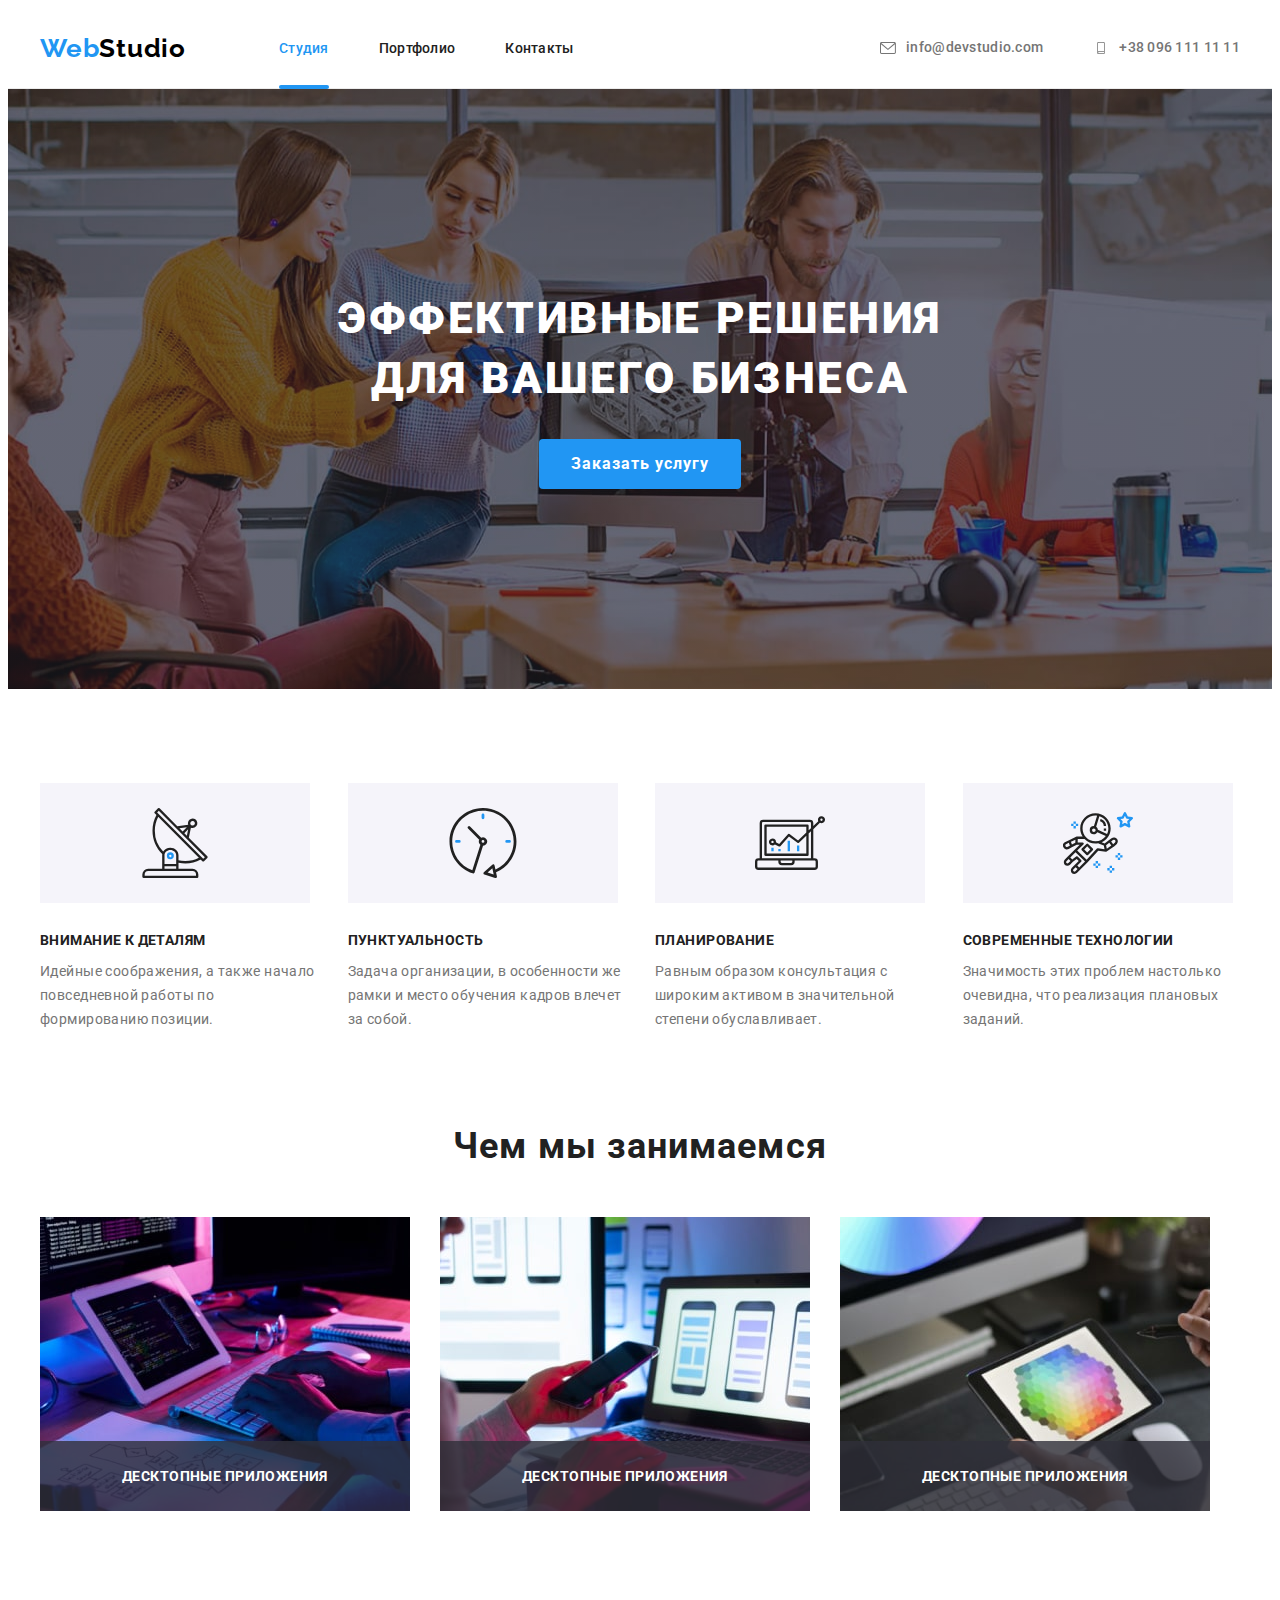
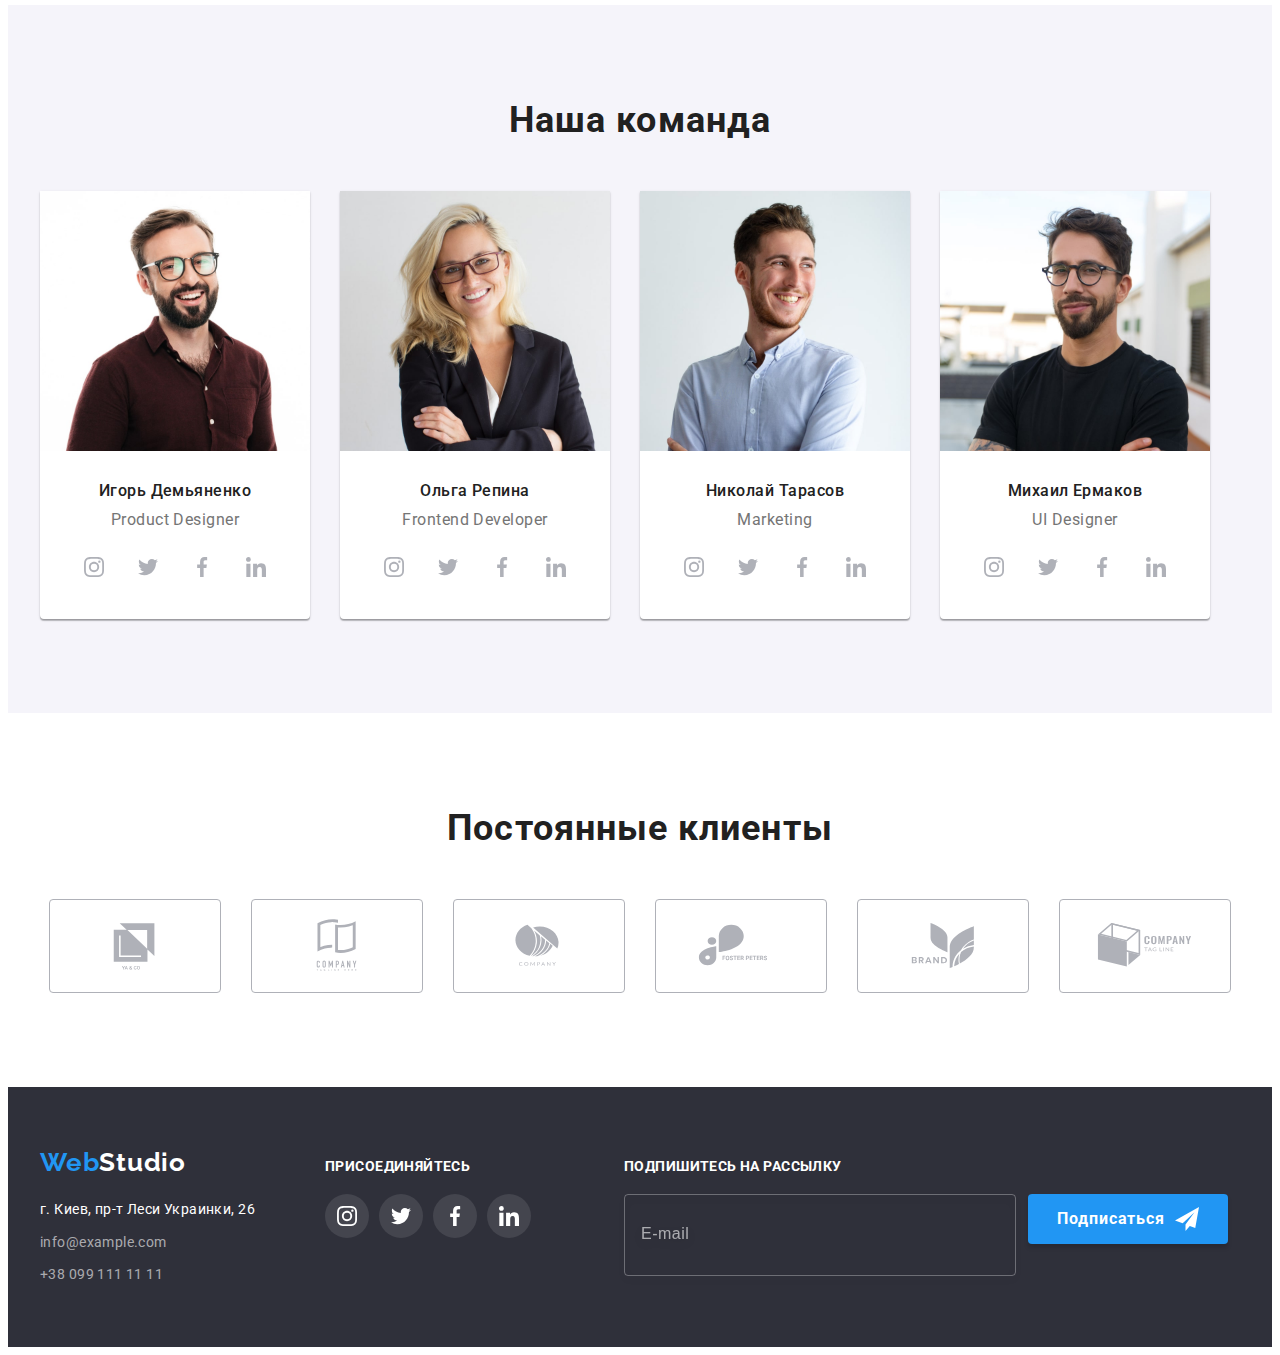
==== index.html @ 7f7b312b "hw7" ====
<!DOCTYPE html>
<html lang="ru">
  <head>
    <meta charset="UTF-8" />
    <meta http-equiv="X-UA-Compatible" content="IE=edge" />
    <meta name="viewport" content="width=device-width, initial-scale=1.0" />
    <title>Document</title>
    <link rel="preconnect" href="https://fonts.googleapis.com" />
    <link rel="preconnect" href="https://fonts.gstatic.com" crossorigin />
    <link
      href="https://fonts.googleapis.com/css2?family=Raleway:wght@700&family=Roboto:wght@400;500;700;900&display=swap"
      rel="stylesheet"
    />
    <link
      rel="stylesheet"
      href="https://cdnjs.cloudflare.com/ajax/libs/modern-normalize/1.1.0/modern-normalize.min.css"
      integrity="sha512-wpPYUAdjBVSE4KJnH1VR1HeZfpl1ub8YT/NKx4PuQ5NmX2tKuGu6U/JRp5y+Y8XG2tV+wKQpNHVUX03MfMFn9Q=="
      crossorigin="anonymous"
      referrerpolicy="no-referrer"
    />
    <link rel="stylesheet" href="./css/styles.css" />
  </head>

  <body>
    <header class="header">
      <div class="container header-container">
        <nav class="header-nav">
          <a href="./index.html" class="header-logo link"
            ><span class="header-logo-span">Web</span>Studio
          </a>
          <ul class="header-nav-list list">
            <li class="header-nav-item">
              <a href="./index.html" class="header-nav-link link current-link">Студия</a>
            </li>
            <li class="header-nav-item">
              <a href="./portfolio.html" class="header-nav-link link">Портфолио</a>
            </li>
            <li class="header-nav-item">
              <a href="" class="header-nav-link link">Контакты</a>
            </li>
          </ul>
        </nav>
        <ul class="header-contacts-list list">
          <li class="header-contacts-item">
            <a href="mailto:info@devstudio.com" class="header-contacts-link link">
              <svg class="header-contacts-icon" width="16px" height="12px">
                <use href="./images/icons.svg#icon-envelope"></use>
              </svg>
              info@devstudio.com
            </a>
          </li>
          <li class="header-contacts-item">
            <a href="tel:+380961111111" class="header-contacts-link link">
              <svg class="header-contacts-icon" width="16px" height="12px">
                <use href="./images/icons.svg#icon-smartphone"></use>
              </svg>
              +38 096 111 11 11
            </a>
          </li>
        </ul>
      </div>
    </header>

    <main>
      <section class="section hero">
        <div class="container">
          <h1 class="hero-title">Эффективные решения для вашего бизнеса</h1>
          <button type="button" class="hero-btn btn" data-modal-open>Заказать услугу</button>
        </div>
      </section>

      <section class="section features">
        <div class="container">
          <h2 class="visually-hidden">Особенности</h2>
          <ul class="features-list list">
            <li class="features-item">
              <div class="features-item-logo">
                <svg class="clients-logo-icon" width="70px" height="70px">
                  <use href="./images/icons.svg#icon-antenna"></use>
                </svg>
              </div>
              <h3 class="features-item-title">Внимание к деталям</h3>
              <p class="features-item-text">
                Идейные соображения, а также начало повседневной работы по формированию позиции.
              </p>
            </li>
            <li class="features-item">
              <div class="features-item-logo">
                <svg class="clients-logo-icon" width="70px" height="70px">
                  <use href="./images/icons.svg#icon-clock"></use>
                </svg>
              </div>
              <h3 class="features-item-title">Пунктуальность</h3>
              <p class="features-item-text">
                Задача организации, в особенности же рамки и место обучения кадров влечет за собой.
              </p>
            </li>
            <li class="features-item">
              <div class="features-item-logo">
                <svg class="clients-logo-icon" width="70px" height="70px">
                  <use href="./images/icons.svg#icon-diagram"></use>
                </svg>
              </div>
              <h3 class="features-item-title">Планирование</h3>
              <p class="features-item-text">
                Равным образом консультация с широким активом в значительной степени обуславливает.
              </p>
            </li>
            <li class="features-item">
              <div class="features-item-logo">
                <svg class="clients-logo-icon" width="70px" height="70px">
                  <use href="./images/icons.svg#icon-astronaut"></use>
                </svg>
              </div>
              <h3 class="features-item-title">Современные технологии</h3>
              <p class="features-item-text">
                Значимость этих проблем настолько очевидна, что реализация плановых заданий.
              </p>
            </li>
          </ul>
        </div>
      </section>

      <section class="section about">
        <div class="container">
          <h2 class="about-title">Чем мы занимаемся</h2>
          <ul class="about-list list">
            <li class="about-item">
              <img
                src="./images/img-1-min.jpg"
                alt="Наш род деятельности"
                width="370"
                height="294"
              />
              <p class="about-text">Десктопные приложения</p>
            </li>
            <li class="about-item">
              <img
                src="./images/img-2-min.jpg"
                alt="Наш род деятельности"
                width="370"
                height="294"
              />
              <p class="about-text">Десктопные приложения</p>
            </li>
            <li class="about-item">
              <img
                src="./images/img-3-min.jpg"
                alt="Наш род деятельности"
                width="370"
                height="294"
              />
              <p class="about-text">Десктопные приложения</p>
            </li>
          </ul>
        </div>
      </section>

      <section class="section team">
        <div class="container">
          <h2 class="team-title">Наша команда</h2>
          <ul class="team-list list">
            <li class="team-item">
              <img
                class="team-img"
                src="./images/team-img-1-min.jpg"
                alt="Игорь Демьяненко"
                width="270"
                height="260"
              />
              <h3 class="team-item-title">Игорь Демьяненко</h3>
              <p class="team-item-text">Product Designer</p>
              <ul class="team-soc-list list">
                <li class="team-soc-item">
                  <a href="" class="team-soc-link link">
                    <svg class="team-soc-icon" width="20px" height="20px">
                      <use href="./images/icons.svg#icon-instagram"></use>
                    </svg>
                  </a>
                </li>
                <li class="team-soc-item">
                  <a href="" class="team-soc-link link">
                    <svg class="team-soc-icon" width="20px" height="20px">
                      <use href="./images/icons.svg#icon-twitter"></use>
                    </svg>
                  </a>
                </li>
                <li class="team-soc-item">
                  <a href="" class="team-soc-link link">
                    <svg class="team-soc-icon" width="20px" height="20px">
                      <use href="./images/icons.svg#icon-facebook"></use>
                    </svg>
                  </a>
                </li>
                <li class="team-soc-item">
                  <a href="" class="team-soc-link link">
                    <svg class="team-soc-icon" width="20px" height="20px">
                      <use href="./images/icons.svg#icon-linkedin"></use>
                    </svg>
                  </a>
                </li>
              </ul>
            </li>
            <li class="team-item">
              <img
                class="team-img"
                src="./images/team-img-2-min.jpg"
                alt="Ольга Репина"
                width="270"
                height="260"
              />
              <h3 class="team-item-title">Ольга Репина</h3>
              <p class="team-item-text">Frontend Developer</p>
              <ul class="team-soc-list list">
                <li class="team-soc-item">
                  <a href="" class="team-soc-link link">
                    <svg class="team-soc-icon" width="20px" height="20px">
                      <use href="./images/icons.svg#icon-instagram"></use>
                    </svg>
                  </a>
                </li>
                <li class="team-soc-item">
                  <a href="" class="team-soc-link link">
                    <svg class="team-soc-icon" width="20px" height="20px">
                      <use href="./images/icons.svg#icon-twitter"></use>
                    </svg>
                  </a>
                </li>
                <li class="team-soc-item">
                  <a href="" class="team-soc-link link">
                    <svg class="team-soc-icon" width="20px" height="20px">
                      <use href="./images/icons.svg#icon-facebook"></use>
                    </svg>
                  </a>
                </li>
                <li class="team-soc-item">
                  <a href="" class="team-soc-link link">
                    <svg class="team-soc-icon" width="20px" height="20px">
                      <use href="./images/icons.svg#icon-linkedin"></use>
                    </svg>
                  </a>
                </li>
              </ul>
            </li>
            <li class="team-item">
              <img
                class="team-img"
                src="./images/team-img-3-min.jpg"
                alt="Николай Тарасов"
                width="270"
                height="260"
              />
              <h3 class="team-item-title">Николай Тарасов</h3>
              <p class="team-item-text">Marketing</p>
              <ul class="team-soc-list list">
                <li class="team-soc-item">
                  <a href="" class="team-soc-link link">
                    <svg class="team-soc-icon" width="20px" height="20px">
                      <use href="./images/icons.svg#icon-instagram"></use>
                    </svg>
                  </a>
                </li>
                <li class="team-soc-item">
                  <a href="" class="team-soc-link link">
                    <svg class="team-soc-icon" width="20px" height="20px">
                      <use href="./images/icons.svg#icon-twitter"></use>
                    </svg>
                  </a>
                </li>
                <li class="team-soc-item">
                  <a href="" class="team-soc-link link">
                    <svg class="team-soc-icon" width="20px" height="20px">
                      <use href="./images/icons.svg#icon-facebook"></use>
                    </svg>
                  </a>
                </li>
                <li class="team-soc-item">
                  <a href="" class="team-soc-link link">
                    <svg class="team-soc-icon" width="20px" height="20px">
                      <use href="./images/icons.svg#icon-linkedin"></use>
                    </svg>
                  </a>
                </li>
              </ul>
            </li>
            <li class="team-item">
              <img
                class="team-img"
                src="./images/team-img-4-min.jpg"
                alt="Михаил Ермаков"
                width="270"
                height="260"
              />
              <h3 class="team-item-title">Михаил Ермаков</h3>
              <p class="team-item-text">UI Designer</p>
              <ul class="team-soc-list list">
                <li class="team-soc-item">
                  <a href="" class="team-soc-link link">
                    <svg class="team-soc-icon" width="20px" height="20px">
                      <use href="./images/icons.svg#icon-instagram"></use>
                    </svg>
                  </a>
                </li>
                <li class="team-soc-item">
                  <a href="" class="team-soc-link link">
                    <svg class="team-soc-icon" width="20px" height="20px">
                      <use href="./images/icons.svg#icon-twitter"></use>
                    </svg>
                  </a>
                </li>
                <li class="team-soc-item">
                  <a href="" class="team-soc-link link">
                    <svg class="team-soc-icon" width="20px" height="20px">
                      <use href="./images/icons.svg#icon-facebook"></use>
                    </svg>
                  </a>
                </li>
                <li class="team-soc-item">
                  <a href="" class="team-soc-link link">
                    <svg class="team-soc-icon" width="20px" height="20px">
                      <use href="./images/icons.svg#icon-linkedin"></use>
                    </svg>
                  </a>
                </li>
              </ul>
            </li>
          </ul>
        </div>
      </section>

      <section class="section clients">
        <div class="container">
          <h2 class="clients-title">Постоянные клиенты</h2>
          <ul class="clients-logo-list list">
            <li class="clients-logo-item">
              <a href="#" class="clients-logo-link link">
                <svg class="clients-logo-icon" width="106px" height="60px">
                  <use href="./images/icons.svg#icon-logo-1"></use>
                </svg>
              </a>
            </li>
            <li class="clients-logo-item">
              <a href="#" class="clients-logo-link link">
                <svg class="clients-logo-icon" width="106px" height="60px">
                  <use href="./images/icons.svg#icon-logo-2"></use>
                </svg>
              </a>
            </li>
            <li class="clients-logo-item">
              <a href="#" class="clients-logo-link link">
                <svg class="clients-logo-icon" width="106px" height="60px">
                  <use href="./images/icons.svg#icon-logo-3"></use>
                </svg>
              </a>
            </li>
            <li class="clients-logo-item">
              <a href="#" class="clients-logo-link link">
                <svg class="clients-logo-icon" width="106px" height="60px">
                  <use href="./images/icons.svg#icon-logo-4"></use>
                </svg>
              </a>
            </li>
            <li class="clients-logo-item">
              <a href="#" class="clients-logo-link link">
                <svg class="clients-logo-icon" width="106px" height="60px">
                  <use href="./images/icons.svg#icon-logo-5"></use>
                </svg>
              </a>
            </li>
            <li class="clients-logo-item">
              <a href="#" class="clients-logo-link link">
                <svg class="clients-logo-icon" width="106px" height="60px">
                  <use href="./images/icons.svg#icon-logo-6"></use>
                </svg>
              </a>
            </li>
          </ul>
        </div>
      </section>
    </main>

    <footer class="footer">
      <div class="container footer-container">
        <div class="footer-address-container">
          <a href="./index.html" class="footer-logo link"
            ><span class="footer-logo-span">Web</span>Studio</a
          >
          <address class="footer-address">
            <ul class="footer-address-list list">
              <li class="footer-address-item">
                <a
                  class="footer-address-item-map link"
                  href="https://goo.gl/maps/R8WiXzASYnoAevXz5"
                  target="_blank"
                  rel="noopener noreferrer"
                  >г. Киев, пр-т Леси Украинки, 26</a
                >
              </li>
              <li class="footer-address-item">
                <a class="footer-address-item-link link" href="mailto:info@example.com"
                  >info@example.com</a
                >
              </li>
              <li class="footer-address-item">
                <a class="footer-address-item-link link" href="tel:+380991111111"
                  >+38 099 111 11 11</a
                >
              </li>
            </ul>
          </address>
        </div>

        <div class="footer-soc-container">
          <p class="footer-soc-text">присоединяйтесь</p>
          <ul class="footer-soc-list list">
            <li class="footer-soc-item">
              <a href="#" class="footer-soc-link link">
                <svg class="footer-soc-icon" width="20px" height="20px">
                  <use href="./images/icons.svg#icon-instagram"></use>
                </svg>
              </a>
            </li>
            <li class="footer-soc-item">
              <a href="#" class="footer-soc-link link">
                <svg class="footer-soc-icon" width="20px" height="20px">
                  <use href="./images/icons.svg#icon-twitter"></use>
                </svg>
              </a>
            </li>
            <li class="footer-soc-item">
              <a href="" class="footer-soc-link link">
                <svg class="footer-soc-icon" width="20px" height="20px">
                  <use href="./images/icons.svg#icon-facebook"></use>
                </svg>
              </a>
            </li>
            <li class="footer-soc-item">
              <a href="" class="footer-soc-link link">
                <svg class="footer-soc-icon" width="20px" height="20px">
                  <use href="./images/icons.svg#icon-linkedin"></use>
                </svg>
              </a>
            </li>
          </ul>
        </div>

        <div class="footer-subscription">
          <p class="footer-subscription-title">Подпишитесь на рассылку</p>
          <form class="footer-subscription-form">
            <!-- <label for="user-telegram" class="footer-subscription-label"></label> -->
            <input
              id="user-telegram"
              type="email"
              class="footer-subscription-input"
              name="user-telegram"
              placeholder="E-mail"
              required
            />
            <button type="submit" class="footer-subscription-btn btn">
              Подписаться
              <svg class="footer-subscription-btn-icon" width="24px" height="24px">
                <use href="./images/icons.svg#icon-send-telegram"></use>
              </svg>
            </button>
          </form>
        </div>
      </div>
    </footer>

    <div class="backdrop is-hidden" data-modal>
      <!-- is-hidden -->
      <div class="modal-window">
        <button type="button" class="backdrop-btn btn" data-modal-close>
          <svg class="backdrop-icon-close" width="18px" height="18px">
            <use href="./images/icons.svg#icon-close-modal"></use>
          </svg>
        </button>
        <p class="modal-title">Оставьте свои данные, мы вам перезвоним</p>

        <form class="modal-window-form">
          <div class="modal-input-field">
            <label for="user-name" class="modal-input-title">Имя</label>
            <div class="modal-input-wrap">
              <input type="text" id="user-name" class="modal-input" name="user-name" required />
              <svg class="modal-input-icon" width="18px" height="18px">
                <use href="./images/icons.svg#icon-person-modal"></use>
              </svg>
            </div>
          </div>

          <div class="modal-input-field">
            <label for="user-tel" class="modal-input-title">Телефон</label>
            <div class="modal-input-wrap">
              <input id="user-tel" type="tel" class="modal-input" name="user-tel" required />
              <svg class="modal-input-icon" width="18px" height="18px">
                <use href="./images/icons.svg#icon-phone-modal"></use>
              </svg>
            </div>
          </div>

          <div class="modal-input-field">
            <label for="user-email" class="modal-input-title">Почта</label>
            <div class="modal-input-wrap">
              <input id="user-email" type="email" class="modal-input" name="user-email" />
              <svg class="modal-input-icon" width="18px" height="18px">
                <use href="./images/icons.svg#icon-email-modal"></use>
              </svg>
            </div>
          </div>

          <div class="modal-input-field user-comment">
            <label for="user-comment" class="modal-input-title">Комментарий</label>
            <textarea
              name="user-comment"
              id="user-comment"
              class="modal-input-comment"
              placeholder="Введите текст"
            ></textarea>
          </div>

          <div class="modal-checkbox">
            <input
              name="user-checkbox"
              id="user-checkbox"
              class="modal-checkbox-input visually-hidden"
              type="checkbox"
              value="true"
            />
            <label for="user-checkbox" class="modal-checkbox-text">
              <span>
                <svg class="modal-check" width="16px" height="15px">
                  <use href="./images/icons.svg#icon-check"></use>
                </svg>
              </span>
              <span
                >Соглашаюсь с рассылкой и принимаю
                <a class="modal-checkbox-link" href="#"> Условия договора</a>
              </span>
            </label>
          </div>

          <button type="submit" class="modal-btn btn">Отправить</button>
        </form>
      </div>
    </div>
    <script src="./js/modal.js"></script>
  </body>
</html>
---- css/styles.css ----
:root {
  --main-title-color: #212121;
  --main-text-color: #757575;
  --main-hover-color: #2196f3;
  --main-svg-color: #afb1b8;
  --timing-function-cubic: cubic-bezier(0.4, 0, 0.2, 1);
  --duration: 250ms;
}

p,
h1,
h2,
h3,
h4,
h5,
h6 {
  margin: 0;
}

ul {
  margin: 0;
  padding-left: 0;
}

body {
  font-family: 'Roboto', sans-serif;
  font-style: normal;
}

img {
  display: block;
  max-width: 100%;
  height: auto;
}

address {
  font-style: normal;
}

.link {
  text-decoration: none;
  font-style: normal;
}

/* .link:active {
  color: var(--main-hover-color);
} */

.list {
  list-style: none;
}

.btn {
  cursor: pointer;
  font-family: inherit;
  border: transparent;
}

.visually-hidden {
  position: absolute;
  white-space: nowrap;
  width: 1px;
  height: 1px;
  overflow: hidden;
  border: 0;
  padding: 0;
  clip: rect(0 0 0 0);
  clip-path: inset(50%);
  margin: -1px;
}

.container {
  width: 1200px;
  padding-left: 15px;
  padding-right: 15px;
  margin-left: auto;
  margin-right: auto;
  /* outline: 2px solid red; */
}

.section {
  padding-top: 94px;
  padding-bottom: 94px;
}

/* --------------HEADER ------------*/

.header-nav-link:hover,
.header-nav-link:focus,
.header-contacts-link:hover,
.header-contacts-link:focus {
  color: var(--main-hover-color);
}

.header {
  background-color: #ffffff;
  /* padding-top: 24px;
  padding-bottom: 25px; */
  border-bottom: 1px solid #ececec;
}

.header-container {
  display: flex;
  align-items: center;
}

.header-nav {
  display: flex;
  align-items: center;
}

.header-nav-list {
  display: flex;
}

.header-nav-item {
  margin-right: 50px;
}

.header-nav-item:last-child {
  margin-right: 0;
}

.header-contacts-list {
  margin-left: auto;
  display: flex;
  justify-content: flex-end;
}

.header-contacts-item {
  margin-right: 50px;
}

.header-contacts-item:last-child {
  margin-right: 0;
}

.header-nav-link {
  font-weight: 500;
  font-size: 14px;
  line-height: 1.14; /* line-height(px)/font-size(px) */
  letter-spacing: 0.02em;
  color: #212121;
  transition-property: color;
  transition-duration: var(--duration);
  transition-timing-function: var(--timing-function-cubic);
  position: relative;
  padding-bottom: 32px;
  padding-top: 32px;
}

.header-contacts-link {
  display: flex;
  align-items: center;
  font-weight: 500;
  font-size: 14px;
  line-height: 1.14;
  letter-spacing: 0.02em;
  color: var(--main-text-color);
  transition: color var(--duration) var(--transition-cubic);
  padding-bottom: 32px;
  padding-top: 32px;
}

.header-contacts-icon {
  margin-right: 10px;
  fill: currentColor;
}

.header-logo {
  font-family: 'Raleway', sans-serif;
  font-weight: 700;
  font-size: 26px;
  line-height: 1.19;
  letter-spacing: 0.03em;
  color: #000;
  margin-right: 93px;
}

.header-logo-span {
  color: #2196f3;
}

.current-link {
  color: var(--main-hover-color);
  position: relative;
}

/* .header-nav-link::after {
  content: '';
  display: block;
  position: absolute;
  width: 0%;
  height: 4px;
  background-color: currentColor;
  border-radius: 2px;
  transition: width var(--duration) var(--transition-cubic);
  bottom: -1px;
}

.header-nav-link:hover::after {
  width: 100%;
} */

.current-link::after {
  content: '';
  display: block;
  position: absolute;
  width: 100%;
  height: 4px;
  background-color: currentColor;
  border-radius: 2px;
  bottom: -1px;
  /* bottom: -33px; */
}

/* --------------HERO ------------*/

.hero-btn:hover,
.hero-btn:focus {
  background-color: #188ce8;
}

.hero {
  background-color: #c4c4c4;
  background-image: linear-gradient(rgba(47, 48, 58, 0.4), rgba(47, 48, 58, 0.4)),
    url(../images/img-hero-bg.jpg);
  background-repeat: no-repeat;
  background-position: center;
  background-size: cover;
  max-width: 1600px;
  margin: auto auto;
  padding-top: 200px;
  padding-bottom: 200px;
}

.hero-title {
  font-weight: 900;
  font-size: 44px;
  line-height: 1.36;
  text-align: center;
  letter-spacing: 0.06em;
  text-transform: uppercase;
  color: #ffffff;
  max-width: 696px;
  margin-left: auto;
  margin-right: auto;
  margin-bottom: 30px;
}

.hero-btn {
  border-radius: 4px;
  font-weight: 700;
  font-size: 16px;
  line-height: calc(30 / 16);
  display: flex;
  align-items: center;
  text-align: center;
  letter-spacing: 0.06em;
  color: #ffffff;
  background-color: #2196f3;
  margin-left: auto;
  margin-right: auto;
  padding: 10px 32px;
  transition: background-color var(--duration) var(--timing-function-cubic);
}

/* -------------- FEATURES ------------*/

.features-list {
  margin-left: auto;
  margin-right: auto;
  display: flex;
}

.features-item {
  align-items: baseline;
  margin-right: 30px;
  flex-basis: calc((100% - 90px) / 4);
}

.features-item:last-child {
  margin-right: 0;
}

.features-item-title {
  font-weight: 700;
  font-size: 14px;
  line-height: 1.14;
  letter-spacing: 0.03em;
  text-transform: uppercase;
  color: var(--main-title-color);
  margin-bottom: 10px;
}

.features-item-text {
  font-size: 14px;
  line-height: calc(24 / 14);
  letter-spacing: 0.03em;
  color: var(--main-text-color);
}

.features-item-logo {
  display: flex;
  align-items: center;
  justify-content: center;
  width: 270px;
  height: 120px;
  background-color: #f5f4fa;
  margin-bottom: 30px;
}

/* -------------- ABOUT ------------*/

.about {
  padding-top: 0;
}

.about-list {
  display: flex;
  column-gap: 30px; /* задает отступы между li списком, кром последнего/первого. Аналог child */
}

.about-title {
  font-weight: 700;
  font-size: 36px;
  line-height: 1.17;
  text-align: center;
  letter-spacing: 0.03em;
  color: var(--main-title-color);
  margin-bottom: 50px;
}

.about-item {
  position: relative;
}

.about-text {
  font-weight: 700;
  font-size: 14px;
  line-height: 16px;
  text-align: center;
  letter-spacing: 0.03em;
  text-transform: uppercase;
  color: #ffffff;
  background-color: rgba(47, 48, 58, 0.8);
  position: absolute;
  bottom: 0;
  width: 100%;
  height: 70px;
  display: flex;
  justify-content: center;
  align-items: center;
}

/* -------------- TEAM ------------*/

.team {
  background-color: #f5f4fa;
}

.team-list {
  display: flex;
  column-gap: 30px;
}

.team-item {
  border-radius: 0px 0px 4px 4px;
  background-color: #ffffff;
  box-shadow: 0px 1px 3px rgba(0, 0, 0, 0.12), 0px 1px 1px rgba(0, 0, 0, 0.14),
    0px 2px 1px rgba(0, 0, 0, 0.2);
}

.team-title {
  font-weight: 700;
  font-size: 36px;
  line-height: 1.17;
  text-align: center;
  letter-spacing: 0.03em;
  color: var(--main-title-color);
  margin-bottom: 50px;
}

.team-item-title {
  font-weight: 500;
  font-size: 16px;
  line-height: 1.19;
  text-align: center;
  letter-spacing: 0.03em;
  color: var(--main-title-color);
  margin-bottom: 10px;
  padding-top: 30px;
}

.team-item-text {
  font-size: 16px;
  line-height: 1.19;
  text-align: center;
  letter-spacing: 0.03em;
  color: var(--main-text-color);
  /* padding-bottom: 30px; */
  margin-bottom: 16px;
}

.team-soc-list {
  display: flex;
  justify-content: center;
  gap: 10px;
  padding-bottom: 30px;
}

.team-soc-link {
  display: flex;
  align-items: center;
  justify-content: center;
  width: 44px;
  height: 44px;
  border-radius: 50%;
  background-color: #ffffff;
  transition: background-color var(--duration) var(--timing-function-cubic);
}

.team-soc-icon {
  fill: var(--main-svg-color);
  transition: fill var(--duration) var(--timing-function-cubic);
}

.team-soc-link:hover,
.team-soc-link:focus {
  background-color: var(--main-hover-color);
}

.team-soc-link:hover .team-soc-icon,
.team-soc-link:focus .team-soc-icon {
  fill: #ffffff;
}

/* -------------- CLIENTS ------------*/

.clients-title {
  font-weight: 700;
  font-size: 36px;
  line-height: calc(42 / 36);
  text-align: center;
  letter-spacing: 0.03em;
  color: var(--main-title-color);
  margin-bottom: 50px;
}

.clients-logo-list {
  display: flex;
  justify-content: center;
  gap: 30px;
}

.clients-logo-link {
  display: flex;
  align-items: center;
  justify-content: center;
  width: 170px;
  height: 92px;
  color: var(--main-svg-color);
  border: 1px solid #afb1b8;
  border-radius: 4px;
  transition: border-color var(--duration) var(--timing-function-cubic),
    color var(--duration) var(--timing-function-cubic);
}

.clients-logo-icon {
  /* fill: var(--main-svg-color); */
  fill: currentColor;
  /* transition: fill var(--duration) var(--timing-function-cubic); */
}

.clients-logo-link:hover,
.clients-logo-link:focus {
  border-color: var(--main-hover-color);
  color: var(--main-hover-color);
}

/* .clients-logo-link:hover .clients-logo-icon,
.clients-logo-link:focus .clients-logo-icon {
  fill: currentColor;
} */

/* -------------- PORTFOLIO ------------*/

.portfolio-btn {
  font-weight: 500;
  font-size: 16px;
  line-height: 1.63;
  text-align: center;
  letter-spacing: 0.03em;
  color: #212121;
  background: #f5f4fa;
  border-radius: 4px;
  transition: background-color var(--duration) var(--timing-function-cubic),
    color var(--duration) var(--timing-function-cubic),
    box-shadow var(--duration) var(--timing-function-cubic);
}

.portfolio-btn:hover,
.portfolio-btn:focus {
  background-color: #2196f3;
  color: #ffffff;
  box-shadow: 0px 3px 1px rgba(0, 0, 0, 0.1), 0px 1px 2px rgba(0, 0, 0, 0.08),
    0px 2px 2px rgba(0, 0, 0, 0.12);
}

.portfolio-btn-list {
  margin-bottom: 50px;
  display: flex;
  justify-content: center;
  column-gap: 8px;
}

.portfolio-btn {
  padding: 6px 22px;
}

.portfolio-list {
  display: flex;
  flex-wrap: wrap;
  column-gap: 30px;
  row-gap: 30px;
}

.portfolio-item-under-img {
  padding: 20px 24px;
  border-radius: 0px 0px 4px 4px;
  border: 1px solid #eeeeee;
  border-top: none;
}

.portfolio-title {
  font-weight: 700;
  font-size: 18px;
  line-height: 2;
  letter-spacing: 0.06em;
  color: var(--main-title-color);
  margin-bottom: 4px;
}

.portfolio-text {
  font-size: 16px;
  line-height: 1.88;
  letter-spacing: 0.03em;
  color: var(--main-text-color);
}

.portfolio-item {
  width: calc((100% - 60px) / 3);
  /* position: relative; */
}

.portfolio-item-link {
  display: block;
  width: 100%;
  height: 100%;
  transition: box-shadow var(--duration) var(--timing-function-cubic);
  /* position: relative; */
}

.portfolio-overlay {
  position: relative;
  overflow: hidden;
}

.portfolio-overlay-text {
  color: #ffffff;
  position: absolute;
  font-weight: 400;
  font-size: 18px;
  line-height: calc(28 / 18);
  letter-spacing: 0.03em;
  top: 0;
  left: 0;
  background-color: rgba(33, 150, 243, 0.9);
  width: 100%;
  height: 100%;
  transform: translateY(101%);
  transition: transform var(--duration) var(--timing-function-cubic);
  padding: 63px 24px;
  overflow: auto;
}

.portfolio-item-link:hover,
.portfolio-item-link:focus {
  box-shadow: 0px 1px 1px rgba(0, 0, 0, 0.12), 0px 4px 4px rgba(0, 0, 0, 0.06),
    1px 4px 6px rgba(0, 0, 0, 0.16);
}

.portfolio-item-link:hover .portfolio-overlay-text {
  transform: translateY(0);
}

/* -------------- FOOTER ------------*/

.footer {
  background: #2f303a;
  padding-top: 60px;
  padding-bottom: 60px;
}

.footer-address-item-map:hover,
.footer-address-item-map:focus,
.footer-address-item-link:hover,
.footer-address-item-link:focus {
  color: var(--main-hover-color);
}

.footer-logo {
  display: inline-block;
  font-family: 'Raleway', sans-serif;
  font-weight: 700;
  font-size: 26px;
  line-height: 1.19;
  letter-spacing: 0.03em;
  color: #ffffff;
  margin-bottom: 20px;
}

.footer-address {
  margin-top: auto;
}

.footer-logo-span {
  color: #2196f3;
}

.footer-address-item-map {
  font-size: 14px;
  line-height: 1.7;
  letter-spacing: 0.03em;
  color: #ffffff;
  transition: color var(--duration) var(--timing-function-cubic);
}

.footer-address-item-link {
  font-size: 14px;
  line-height: 1.7;
  letter-spacing: 0.03em;
  color: rgba(255, 255, 255, 0.6);
  transition: color var(--duration) var(--timing-function-cubic);
}

.footer-address-item {
  margin-bottom: 9px;
}

.footer-address-item:last-child {
  margin-bottom: 0;
}

.footer-container {
  display: flex;
  justify-content: start;
  align-items: baseline;
}

.footer-address-container {
  margin-right: 70px;
}

.footer-soc-text {
  font-weight: 700;
  font-size: 14px;
  line-height: calc(16 / 14);
  letter-spacing: 0.03em;
  text-transform: uppercase;
  color: #ffffff;
  margin-bottom: 20px;
}

.footer-soc-list {
  display: flex;
  justify-content: start;
  column-gap: 10px;
  /* margin-bottom: 30px; */
}

.footer-soc-link {
  display: flex;
  align-items: center;
  justify-content: center;
  width: 44px;
  height: 44px;
  border-radius: 50%;
  background-color: rgba(255, 255, 255, 0.1);
  transition: background-color var(--duration) var(--timing-function-cubic);
}

.footer-soc-icon {
  fill: #ffffff;
}

.footer-soc-link:hover,
.footer-soc-link:focus {
  background-color: var(--main-hover-color);
}

/* .footer-soc-link:hover .footer-soc-icon,
.footer-soc-link:focus .footer-soc-icon {
  fill: #ffffff;
} */

.footer-subscription {
  margin-left: 93px;
}

.footer-subscription-form {
  display: flex;
  justify-content: center;
  gap: 12px;
}

.footer-subscription-title {
  font-weight: 700;
  font-size: 14px;
  line-height: calc(16 / 14);
  letter-spacing: 0.03em;
  text-transform: uppercase;
  color: #ffffff;
  margin-bottom: 20px;
}

.footer-subscription-input {
  /* box-sizing: border-box; */
  width: 358px;
  height: 50px;
  border: 1px solid rgba(255, 255, 255, 0.3);
  filter: drop-shadow(0px 4px 4px rgba(0, 0, 0, 0.15));
  border-radius: 4px;
  color: rgba(255, 255, 255, 0.6);
  background-color: rgba(0, 0, 0, 0);
  padding: 15px 16px;
}

.footer-subscription-input::placeholder {
  font-weight: 400;
  font-size: 16px;
  line-height: calc(20 / 16);
  display: flex;
  align-items: center;
  letter-spacing: 0.03em;
  color: rgba(255, 255, 255, 0.6);
}

.footer-subscription-btn {
  width: 200px;
  height: 50px;
  background: var(--main-hover-color);
  box-shadow: 0px 4px 4px rgba(0, 0, 0, 0.15);
  border-radius: 4px;
  display: flex;
  justify-content: center;
  align-items: center;
  gap: 10px;
  transition: background-color var(--duration) var(--timing-function-cubic);
  font-weight: 700;
  font-size: 16px;
  line-height: calc(30 / 16);
  letter-spacing: 0.06em;
  color: #ffffff;
}

/* .footer-subscription-btn-text {
  font-weight: 700;
  font-size: 16px;
  line-height: calc(30 / 16);
  display: flex;
  align-items: center;
  text-align: center;
  letter-spacing: 0.06em;
  color: #ffffff;
}*/

.footer-subscription-btn:hover,
.footer-subscription-btn:focus {
  background-color: #188ce8;
}

/* -------------- MODAL WINDOW / BACKDROP------------*/

.backdrop {
  position: fixed;
  top: 0;
  width: 100%;
  height: 100%;
  background-color: rgba(0, 0, 0, 0.2);
  transition: opacity var(--duration) var(--timing-function-cubic),
    visibility var(--duration) var(--timing-function-cubic);
}

.modal-window {
  /* открытое окно модалки */
  position: absolute;
  top: 50%;
  left: 50%;
  transform: translate(-50%, -50%) scale(1); /*scale показыает точку с которой будет пояляться */
  width: 528px;
  height: 581px;
  background-color: #ffffff;
  box-shadow: 0px 1px 3px rgba(0, 0, 0, 0.12), 0px 1px 1px rgba(0, 0, 0, 0.14),
    0px 2px 1px rgba(0, 0, 0, 0.2);
  border-radius: 4px;
  transition: transform var(--duration) var(--timing-function-cubic);
  padding: 40px;
}

.backdrop.is-hidden .modal-window {
  /* закрытое окно модалки */
  transform: translate(-50%, -50%) scale(0); /* плавное появление модалки */
}

.backdrop-btn {
  position: absolute;
  top: 8px;
  right: 8px;
  width: 30px;
  height: 30px;
  background-color: #ffffff;
  border: 1px solid rgba(0, 0, 0, 0.1);
  border-radius: 50%;
}

.backdrop-icon-close {
  position: absolute;
  top: 50%;
  left: 50%;
  transform: translate(-50%, -50%);
}

.is-hidden {
  opacity: 0;
  visibility: hidden;
  pointer-events: none;
}

.no-scroll {
  overflow: hidden;
}

.modal-title {
  font-weight: 700;
  font-size: 20px;
  line-height: calc(23 / 20);
  text-align: center;
  letter-spacing: 0.03em;
  color: var(--main-title-color);
  margin-bottom: 12px;
}

.modal-input-field {
  margin-bottom: 10px;
}

.modal-input-field.user-comment {
  margin-bottom: 20px;
}

.modal-input {
  width: 100%;
  min-height: 40px;
  border: 1px solid rgba(33, 33, 33, 0.2);
  border-radius: 4px;
  padding-left: 42px;
  transition: border-color var(--duration) var(--timing-function-cubic),
    outline-color var(--duration) var(--timing-function-cubic);
}

.modal-input:focus {
  border-color: var(--main-hover-color);
  outline-color: var(--main-hover-color);
}

.modal-input:focus + .modal-input-icon {
  fill: var(--main-hover-color);
}

.modal-input-title {
  display: block;
  font-weight: 400;
  font-size: 12px;
  line-height: calc(14 / 12);
  letter-spacing: 0.01em;
  color: var(--main-text-color);
  margin-bottom: 4px;
}

.modal-input-comment {
  display: block;
  width: 100%;
  min-height: 120px;
  border: 1px solid rgba(33, 33, 33, 0.2);
  border-radius: 4px;
  resize: none;
  padding: 12px 16px;
  transition: border-color var(--duration) var(--timing-function-cubic),
    outline-color var(--duration) var(--timing-function-cubic);
}

.modal-input-comment:focus {
  border-color: var(--main-hover-color);
  outline-color: var(--main-hover-color);
}

.modal-input-comment::placeholder {
  font-weight: 400;
  font-size: 12px;
  line-height: calc(14 / 12);
  letter-spacing: 0.01em;
  color: rgba(117, 117, 117, 0.5);
}

.modal-checkbox {
  margin-bottom: 30px;
}

.modal-checkbox-text {
  font-weight: 400;
  font-size: 14px;
  line-height: calc(24 / 14);
  letter-spacing: 0.03em;
  color: var(--main-text-color);
  display: flex;
  justify-content: center;
  align-items: center;
}

.modal-checkbox-text span:first-child {
  width: 16px;
  height: 15px;
  border: 2px solid var(--main-title-color);
  border-radius: 3px;
  margin-right: 8.38px;
  display: flex;
  align-items: center;
  justify-content: center;
  transition: background-color var(--duration) var(--timing-function-cubic),
    border-color var(--duration) var(--timing-function-cubic);
}

.modal-check {
  fill: transparent;
  transition: fill var(--duration) var(--timing-function-cubic);
}

.modal-checkbox-input:checked + .modal-checkbox-text span:first-child {
  background-color: var(--main-hover-color);
  border-color: var(--main-hover-color);
}

.modal-checkbox-input:checked + .modal-checkbox-text .modal-check {
  fill: #ffffff;
}

/* .modal-checkbox-input:focus + .modal-checkbox-text span:first-child {
  border-color: var(--main-hover-color);
} */

/* .modal-checkbox-text::before {
  content: '';
  width: 16px;
  height: 15px;
  border: 2px solid var(--main-title-color);
  border-radius: 3px;
  margin-right: 8.38px;
  transition: background-color var(--duration) var(--timing-function-cubic);
}

.modal-checkbox-input:checked + .modal-checkbox-text::before {
  background-color: var(--main-hover-color);
  background-image: url(../images/icon-check.svg);
  background-repeat: no-repeat;
  background-position: center;
  border: none;
} */

.modal-checkbox-link {
  font-weight: 400;
  font-size: 14px;
  line-height: calc(24 / 14);
  letter-spacing: 0.03em;
  color: var(--main-hover-color);
}

.modal-input-wrap {
  position: relative;
}

.modal-input-icon {
  position: absolute;
  left: 12px;
  top: 50%;
  transform: translateY(-50%);
  transition: fill var(--duration) var(--timing-function-cubic);
}

.modal-btn {
  display: flex;
  align-items: center;
  justify-content: center;
  text-align: center;
  margin-left: auto;
  margin-right: auto;
  font-weight: 700;
  font-size: 16px;
  line-height: calc(30 / 16);
  width: 200px;
  height: 50px;
  letter-spacing: 0.06em;
  color: #ffffff;
  background: var(--main-hover-color);
  box-shadow: 0px 4px 4px rgba(0, 0, 0, 0.15);
  border-radius: 4px;
  transition: background-color var(--duration) var(--timing-function-cubic);
}

.modal-btn:hover,
.modal-btn:focus {
  background-color: #188ce8;
}
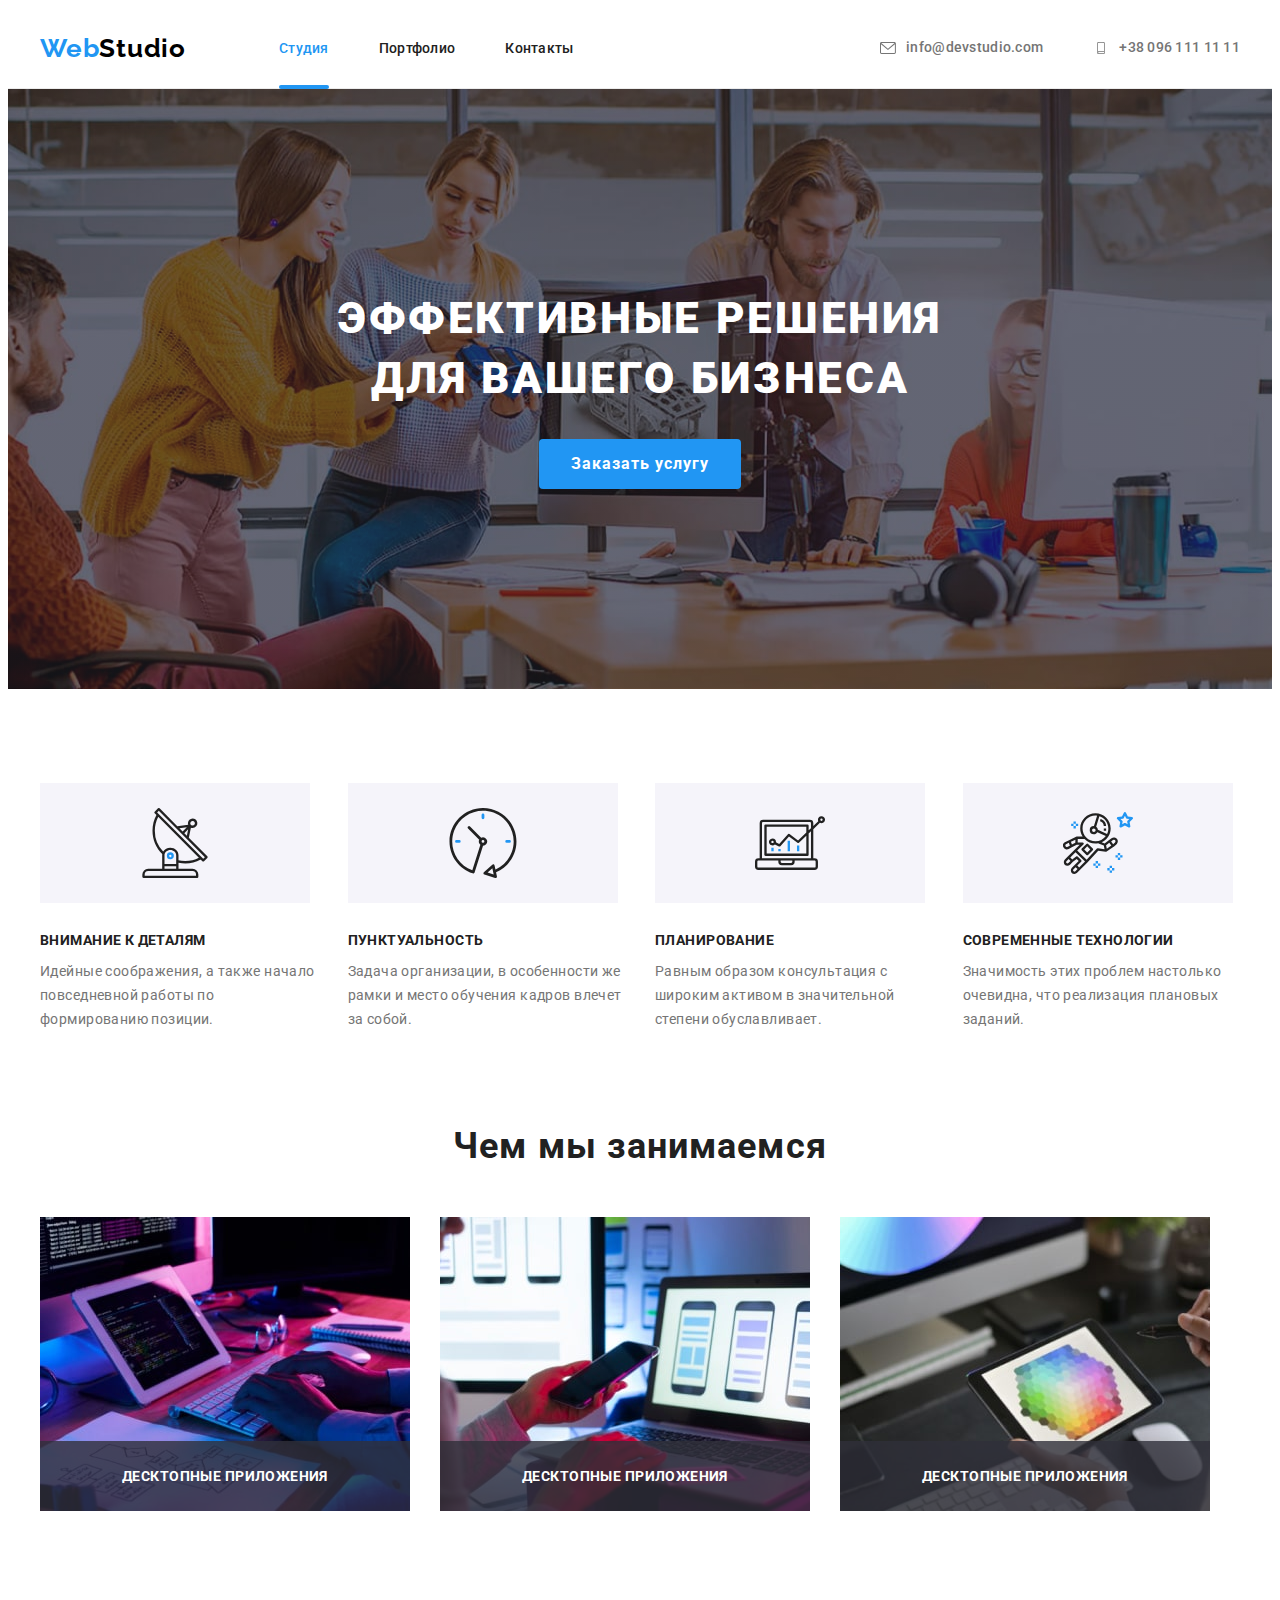
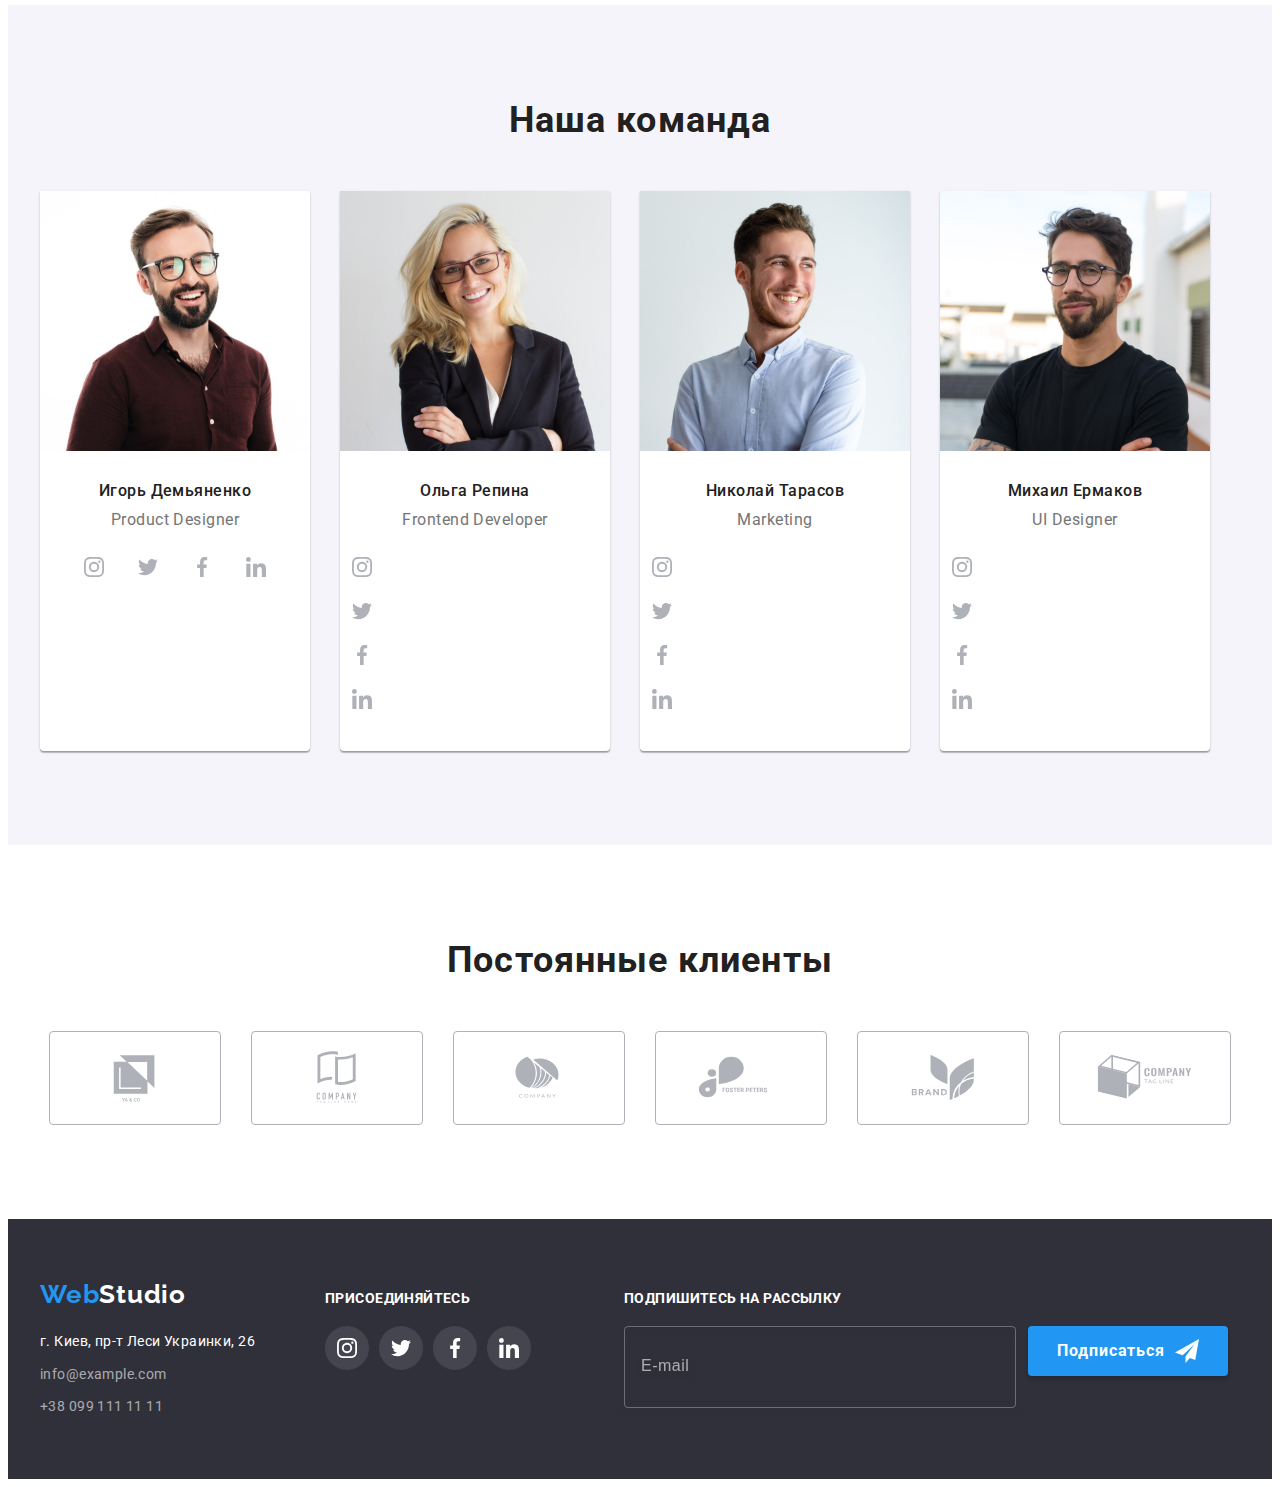
==== commit 62227195: "hw7" ====
--- a/index.html
+++ b/index.html
@@ -18,40 +18,42 @@
       crossorigin="anonymous"
       referrerpolicy="no-referrer"
     />
-    <link rel="stylesheet" href="./css/styles.css" />
+    <!-- <link rel="stylesheet" href="./css/styles.css" /> -->
+    <link rel="stylesheet" href="./css/main.min.css" />
   </head>
 
   <body>
     <header class="header">
-      <div class="container header-container">
-        <nav class="header-nav">
-          <a href="./index.html" class="header-logo link"
-            ><span class="header-logo-span">Web</span>Studio
+      <div class="container header__container">
+        <nav class="header-navigation">
+          <a href="./index.html" class="logo header__logo logo--black link"
+            ><span class="logo--blue">Web</span>Studio
           </a>
-          <ul class="header-nav-list list">
-            <li class="header-nav-item">
-              <a href="./index.html" class="header-nav-link link current-link">Студия</a>
-            </li>
-            <li class="header-nav-item">
-              <a href="./portfolio.html" class="header-nav-link link">Портфолио</a>
-            </li>
-            <li class="header-nav-item">
-              <a href="" class="header-nav-link link">Контакты</a>
+          <ul class="header-nav list">
+            <li class="header-nav__item">
+              <a href="./index.html" class="header-nav__link link current-link">Студия</a>
+            </li>
+            <li class="header-nav__item">
+              <a href="./portfolio.html" class="header-nav__link link">Портфолио</a>
+            </li>
+            <li class="header-nav__item">
+              <a href="" class="header-nav__link link">Контакты</a>
             </li>
           </ul>
         </nav>
-        <ul class="header-contacts-list list">
-          <li class="header-contacts-item">
-            <a href="mailto:info@devstudio.com" class="header-contacts-link link">
-              <svg class="header-contacts-icon" width="16px" height="12px">
+        
+        <ul class="header-contacts list">
+          <li class="header-contacts__item">
+            <a href="mailto:info@devstudio.com" class="header-contacts__link link">
+              <svg class="header-contacts__icon" width="16px" height="12px">
                 <use href="./images/icons.svg#icon-envelope"></use>
               </svg>
               info@devstudio.com
             </a>
           </li>
-          <li class="header-contacts-item">
-            <a href="tel:+380961111111" class="header-contacts-link link">
-              <svg class="header-contacts-icon" width="16px" height="12px">
+          <li class="header-contacts__item">
+            <a href="tel:+380961111111" class="header-contacts__link link">
+              <svg class="header-contacts__icon" width="16px" height="12px">
                 <use href="./images/icons.svg#icon-smartphone"></use>
               </svg>
               +38 096 111 11 11
@@ -64,56 +66,56 @@
     <main>
       <section class="section hero">
         <div class="container">
-          <h1 class="hero-title">Эффективные решения для вашего бизнеса</h1>
-          <button type="button" class="hero-btn btn" data-modal-open>Заказать услугу</button>
+          <h1 class="hero__title">Эффективные решения для вашего бизнеса</h1>
+          <button type="button" class="hero__btn btn" data-modal-open>Заказать услугу</button>
         </div>
       </section>
 
       <section class="section features">
-        <div class="container">
+        <div class="container quality__container">
           <h2 class="visually-hidden">Особенности</h2>
-          <ul class="features-list list">
-            <li class="features-item">
-              <div class="features-item-logo">
-                <svg class="clients-logo-icon" width="70px" height="70px">
+          <ul class="quality list">
+            <li class="quality__item">
+              <div class="quality__logo">
+                <svg class="quality__icon" width="70px" height="70px">
                   <use href="./images/icons.svg#icon-antenna"></use>
                 </svg>
               </div>
-              <h3 class="features-item-title">Внимание к деталям</h3>
-              <p class="features-item-text">
+              <h3 class="quality__title">Внимание к деталям</h3>
+              <p class="quality__text">
                 Идейные соображения, а также начало повседневной работы по формированию позиции.
               </p>
             </li>
-            <li class="features-item">
-              <div class="features-item-logo">
-                <svg class="clients-logo-icon" width="70px" height="70px">
+            <li class="quality__item">
+              <div class="quality__logo">
+                <svg class="quality__icon" width="70px" height="70px">
                   <use href="./images/icons.svg#icon-clock"></use>
                 </svg>
               </div>
-              <h3 class="features-item-title">Пунктуальность</h3>
-              <p class="features-item-text">
+              <h3 class="quality__title">Пунктуальность</h3>
+              <p class="quality__text">
                 Задача организации, в особенности же рамки и место обучения кадров влечет за собой.
               </p>
             </li>
-            <li class="features-item">
-              <div class="features-item-logo">
-                <svg class="clients-logo-icon" width="70px" height="70px">
+            <li class="quality__item">
+              <div class="quality__logo">
+                <svg class="quality__icon" width="70px" height="70px">
                   <use href="./images/icons.svg#icon-diagram"></use>
                 </svg>
               </div>
-              <h3 class="features-item-title">Планирование</h3>
-              <p class="features-item-text">
+              <h3 class="quality__title">Планирование</h3>
+              <p class="quality__text">
                 Равным образом консультация с широким активом в значительной степени обуславливает.
               </p>
             </li>
-            <li class="features-item">
-              <div class="features-item-logo">
-                <svg class="clients-logo-icon" width="70px" height="70px">
+            <li class="quality__item">
+              <div class="quality__logo">
+                <svg class="quality__icon" width="70px" height="70px">
                   <use href="./images/icons.svg#icon-astronaut"></use>
                 </svg>
               </div>
-              <h3 class="features-item-title">Современные технологии</h3>
-              <p class="features-item-text">
+              <h3 class="quality__title">Современные технологии</h3>
+              <p class="quality__text">
                 Значимость этих проблем настолько очевидна, что реализация плановых заданий.
               </p>
             </li>
@@ -123,34 +125,34 @@
 
       <section class="section about">
         <div class="container">
-          <h2 class="about-title">Чем мы занимаемся</h2>
-          <ul class="about-list list">
-            <li class="about-item">
+          <h2 class="about__title">Чем мы занимаемся</h2>
+          <ul class="about__list list">
+            <li class="about__item">
               <img
                 src="./images/img-1-min.jpg"
                 alt="Наш род деятельности"
                 width="370"
                 height="294"
               />
-              <p class="about-text">Десктопные приложения</p>
-            </li>
-            <li class="about-item">
+              <p class="about__text">Десктопные приложения</p>
+            </li>
+            <li class="about__item">
               <img
                 src="./images/img-2-min.jpg"
                 alt="Наш род деятельности"
                 width="370"
                 height="294"
               />
-              <p class="about-text">Десктопные приложения</p>
-            </li>
-            <li class="about-item">
+              <p class="about__text">Десктопные приложения</p>
+            </li>
+            <li class="about__item">
               <img
                 src="./images/img-3-min.jpg"
                 alt="Наш род деятельности"
                 width="370"
                 height="294"
               />
-              <p class="about-text">Десктопные приложения</p>
+              <p class="about__text">Десктопные приложения</p>
             </li>
           </ul>
         </div>
@@ -158,166 +160,166 @@
 
       <section class="section team">
         <div class="container">
-          <h2 class="team-title">Наша команда</h2>
-          <ul class="team-list list">
-            <li class="team-item">
-              <img
-                class="team-img"
+          <h2 class="team__title">Наша команда</h2>
+          <ul class="team-card list">
+            <li class="team-card__item">
+              <img                 
+                class="team-card__img"
                 src="./images/team-img-1-min.jpg"
                 alt="Игорь Демьяненко"
                 width="270"
                 height="260"
               />
-              <h3 class="team-item-title">Игорь Демьяненко</h3>
-              <p class="team-item-text">Product Designer</p>
-              <ul class="team-soc-list list">
-                <li class="team-soc-item">
-                  <a href="" class="team-soc-link link">
-                    <svg class="team-soc-icon" width="20px" height="20px">
+              <h3 class="team-card__title">Игорь Демьяненко</h3>
+              <p class="team-card__text">Product Designer</p>
+              <ul class="soc soc__list--team list">
+                <li class="soc__item">
+                  <a href="" class="soc__link soc__link--team link">
+                    <svg class="soc__icon soc__icon--team" width="20px" height="20px">
                       <use href="./images/icons.svg#icon-instagram"></use>
                     </svg>
                   </a>
                 </li>
-                <li class="team-soc-item">
-                  <a href="" class="team-soc-link link">
-                    <svg class="team-soc-icon" width="20px" height="20px">
+                <li class="soc__item">
+                  <a href="" class="soc__link soc__link--team link">
+                    <svg class="soc__icon soc__icon--team" width="20px" height="20px">
                       <use href="./images/icons.svg#icon-twitter"></use>
                     </svg>
                   </a>
                 </li>
-                <li class="team-soc-item">
-                  <a href="" class="team-soc-link link">
-                    <svg class="team-soc-icon" width="20px" height="20px">
+                <li class="soc__item">
+                  <a href="" class="soc__link soc__link--team link">
+                    <svg class="soc__icon soc__icon--team" width="20px" height="20px">
                       <use href="./images/icons.svg#icon-facebook"></use>
                     </svg>
                   </a>
                 </li>
-                <li class="team-soc-item">
-                  <a href="" class="team-soc-link link">
-                    <svg class="team-soc-icon" width="20px" height="20px">
+                <li class="soc__item">
+                  <a href="" class="soc__link soc__link--team link">
+                    <svg class="soc__icon soc__icon--team" width="20px" height="20px">
                       <use href="./images/icons.svg#icon-linkedin"></use>
                     </svg>
                   </a>
                 </li>
               </ul>
             </li>
-            <li class="team-item">
+            <li class="team-card__item">
               <img
-                class="team-img"
+                class="team-card__img"
                 src="./images/team-img-2-min.jpg"
                 alt="Ольга Репина"
                 width="270"
                 height="260"
               />
-              <h3 class="team-item-title">Ольга Репина</h3>
-              <p class="team-item-text">Frontend Developer</p>
-              <ul class="team-soc-list list">
-                <li class="team-soc-item">
-                  <a href="" class="team-soc-link link">
-                    <svg class="team-soc-icon" width="20px" height="20px">
+              <h3 class="team-card__title">Ольга Репина</h3>
+              <p class="team-card__text">Frontend Developer</p>
+              <ul class="soc__list soc__list--team list">
+                <li class="soc__item">
+                  <a href="" class="soc__link soc__link--team link">
+                    <svg class="soc__icon soc__icon--team" width="20px" height="20px">
                       <use href="./images/icons.svg#icon-instagram"></use>
                     </svg>
                   </a>
                 </li>
-                <li class="team-soc-item">
-                  <a href="" class="team-soc-link link">
-                    <svg class="team-soc-icon" width="20px" height="20px">
+                <li class="soc__item">
+                  <a href="" class="soc__link soc__link--team link">
+                    <svg class="soc__icon soc__icon--team" width="20px" height="20px">
                       <use href="./images/icons.svg#icon-twitter"></use>
                     </svg>
                   </a>
                 </li>
-                <li class="team-soc-item">
-                  <a href="" class="team-soc-link link">
-                    <svg class="team-soc-icon" width="20px" height="20px">
+                <li class="soc__item">
+                  <a href="" class="soc__link soc__link--team link">
+                    <svg class="soc__icon soc__icon--team" width="20px" height="20px">
                       <use href="./images/icons.svg#icon-facebook"></use>
                     </svg>
                   </a>
                 </li>
-                <li class="team-soc-item">
-                  <a href="" class="team-soc-link link">
-                    <svg class="team-soc-icon" width="20px" height="20px">
+                <li class="soc__item">
+                  <a href="" class="soc__link soc__link--team link">
+                    <svg class="soc__icon soc__icon--team" width="20px" height="20px">
                       <use href="./images/icons.svg#icon-linkedin"></use>
                     </svg>
                   </a>
                 </li>
               </ul>
             </li>
-            <li class="team-item">
+            <li class="team-card__item">
               <img
-                class="team-img"
+                class="team-card__img"
                 src="./images/team-img-3-min.jpg"
                 alt="Николай Тарасов"
                 width="270"
                 height="260"
               />
-              <h3 class="team-item-title">Николай Тарасов</h3>
-              <p class="team-item-text">Marketing</p>
-              <ul class="team-soc-list list">
-                <li class="team-soc-item">
-                  <a href="" class="team-soc-link link">
-                    <svg class="team-soc-icon" width="20px" height="20px">
+              <h3 class="team-card__title">Николай Тарасов</h3>
+              <p class="team-card__text">Marketing</p>
+              <ul class="soc__list soc__list--team list">
+                <li class="soc__item">
+                  <a href="" class="soc__link soc__link--team link">
+                    <svg class="soc__icon soc__icon--team" width="20px" height="20px">
                       <use href="./images/icons.svg#icon-instagram"></use>
                     </svg>
                   </a>
                 </li>
-                <li class="team-soc-item">
-                  <a href="" class="team-soc-link link">
-                    <svg class="team-soc-icon" width="20px" height="20px">
+                <li class="soc__item">
+                  <a href="" class="soc__link soc__link--team link">
+                    <svg class="soc__icon soc__icon--team" width="20px" height="20px">
                       <use href="./images/icons.svg#icon-twitter"></use>
                     </svg>
                   </a>
                 </li>
-                <li class="team-soc-item">
-                  <a href="" class="team-soc-link link">
-                    <svg class="team-soc-icon" width="20px" height="20px">
+                <li class="soc__item">
+                  <a href="" class="soc__link soc__link--team link">
+                    <svg class="soc__icon soc__icon--team" width="20px" height="20px">
                       <use href="./images/icons.svg#icon-facebook"></use>
                     </svg>
                   </a>
                 </li>
-                <li class="team-soc-item">
-                  <a href="" class="team-soc-link link">
-                    <svg class="team-soc-icon" width="20px" height="20px">
+                <li class="soc__item">
+                  <a href="" class="soc__link soc__link--team link">
+                    <svg class="soc__icon soc__icon--team" width="20px" height="20px">
                       <use href="./images/icons.svg#icon-linkedin"></use>
                     </svg>
                   </a>
                 </li>
               </ul>
             </li>
-            <li class="team-item">
+            <li class="team-card__item">
               <img
-                class="team-img"
+                class="team-card__img"
                 src="./images/team-img-4-min.jpg"
                 alt="Михаил Ермаков"
                 width="270"
                 height="260"
               />
-              <h3 class="team-item-title">Михаил Ермаков</h3>
-              <p class="team-item-text">UI Designer</p>
-              <ul class="team-soc-list list">
-                <li class="team-soc-item">
-                  <a href="" class="team-soc-link link">
-                    <svg class="team-soc-icon" width="20px" height="20px">
+              <h3 class="team-card__title">Михаил Ермаков</h3>
+              <p class="team-card__text">UI Designer</p>
+              <ul class="soc__list soc__list--team list">
+                <li class="soc__item">
+                  <a href="" class="soc__link soc__link--team link">
+                    <svg class="soc__icon soc__icon--team" width="20px" height="20px">
                       <use href="./images/icons.svg#icon-instagram"></use>
                     </svg>
                   </a>
                 </li>
-                <li class="team-soc-item">
-                  <a href="" class="team-soc-link link">
-                    <svg class="team-soc-icon" width="20px" height="20px">
+                <li class="soc__item">
+                  <a href="" class="soc__link soc__link--team link">
+                    <svg class="soc__icon soc__icon--team" width="20px" height="20px">
                       <use href="./images/icons.svg#icon-twitter"></use>
                     </svg>
                   </a>
                 </li>
-                <li class="team-soc-item">
-                  <a href="" class="team-soc-link link">
-                    <svg class="team-soc-icon" width="20px" height="20px">
+                <li class="soc__item">
+                  <a href="" class="soc__link soc__link--team link">
+                    <svg class="soc__icon soc__icon--team" width="20px" height="20px">
                       <use href="./images/icons.svg#icon-facebook"></use>
                     </svg>
                   </a>
                 </li>
-                <li class="team-soc-item">
-                  <a href="" class="team-soc-link link">
-                    <svg class="team-soc-icon" width="20px" height="20px">
+                <li class="soc__item">
+                  <a href="" class="soc__link soc__link--team link">
+                    <svg class="soc__icon soc__icon--team" width="20px" height="20px">
                       <use href="./images/icons.svg#icon-linkedin"></use>
                     </svg>
                   </a>
@@ -330,46 +332,46 @@
 
       <section class="section clients">
         <div class="container">
-          <h2 class="clients-title">Постоянные клиенты</h2>
-          <ul class="clients-logo-list list">
-            <li class="clients-logo-item">
-              <a href="#" class="clients-logo-link link">
-                <svg class="clients-logo-icon" width="106px" height="60px">
+          <h2 class="clients__title">Постоянные клиенты</h2>
+          <ul class="clients__list list">
+            <li class="clients__item">
+              <a href="#" class="clients__link link">
+                <svg class="clients__icon" width="106px" height="60px">
                   <use href="./images/icons.svg#icon-logo-1"></use>
                 </svg>
               </a>
             </li>
-            <li class="clients-logo-item">
-              <a href="#" class="clients-logo-link link">
-                <svg class="clients-logo-icon" width="106px" height="60px">
+            <li class="clients__item">
+              <a href="#" class="clients__link link">
+                <svg class="clients__icon" width="106px" height="60px">
                   <use href="./images/icons.svg#icon-logo-2"></use>
                 </svg>
               </a>
             </li>
-            <li class="clients-logo-item">
-              <a href="#" class="clients-logo-link link">
-                <svg class="clients-logo-icon" width="106px" height="60px">
+            <li class="clients__item">
+              <a href="#" class="clients__link link">
+                <svg class="clients__icon" width="106px" height="60px">
                   <use href="./images/icons.svg#icon-logo-3"></use>
                 </svg>
               </a>
             </li>
-            <li class="clients-logo-item">
-              <a href="#" class="clients-logo-link link">
-                <svg class="clients-logo-icon" width="106px" height="60px">
+            <li class="clients__item">
+              <a href="#" class="clients__link link">
+                <svg class="clients__icon" width="106px" height="60px">
                   <use href="./images/icons.svg#icon-logo-4"></use>
                 </svg>
               </a>
             </li>
-            <li class="clients-logo-item">
-              <a href="#" class="clients-logo-link link">
-                <svg class="clients-logo-icon" width="106px" height="60px">
+            <li class="clients__item">
+              <a href="#" class="clients__link link">
+                <svg class="clients__icon" width="106px" height="60px">
                   <use href="./images/icons.svg#icon-logo-5"></use>
                 </svg>
               </a>
             </li>
-            <li class="clients-logo-item">
-              <a href="#" class="clients-logo-link link">
-                <svg class="clients-logo-icon" width="106px" height="60px">
+            <li class="clients__item">
+              <a href="#" class="clients__link link">
+                <svg class="clients__icon" width="106px" height="60px">
                   <use href="./images/icons.svg#icon-logo-6"></use>
                 </svg>
               </a>
@@ -381,28 +383,28 @@
 
     <footer class="footer">
       <div class="container footer-container">
-        <div class="footer-address-container">
-          <a href="./index.html" class="footer-logo link"
-            ><span class="footer-logo-span">Web</span>Studio</a
+        <div class="address-container">
+          <a href="./index.html" class="logo footer__logo logo--white link"
+            ><span class="logo--blue">Web</span>Studio</a
           >
-          <address class="footer-address">
-            <ul class="footer-address-list list">
-              <li class="footer-address-item">
+          <address class="address">
+            <ul class="address__list list">
+              <li class="address__item">
                 <a
-                  class="footer-address-item-map link"
+                  class="address__item-map link"
                   href="https://goo.gl/maps/R8WiXzASYnoAevXz5"
                   target="_blank"
                   rel="noopener noreferrer"
                   >г. Киев, пр-т Леси Украинки, 26</a
                 >
               </li>
-              <li class="footer-address-item">
-                <a class="footer-address-item-link link" href="mailto:info@example.com"
+              <li class="address__item">
+                <a class="address__link link" href="mailto:info@example.com"
                   >info@example.com</a
                 >
               </li>
-              <li class="footer-address-item">
-                <a class="footer-address-item-link link" href="tel:+380991111111"
+              <li class="address__item">
+                <a class="address__link link" href="tel:+380991111111"
                   >+38 099 111 11 11</a
                 >
               </li>
@@ -410,33 +412,33 @@
           </address>
         </div>
 
-        <div class="footer-soc-container">
-          <p class="footer-soc-text">присоединяйтесь</p>
-          <ul class="footer-soc-list list">
-            <li class="footer-soc-item">
-              <a href="#" class="footer-soc-link link">
-                <svg class="footer-soc-icon" width="20px" height="20px">
+        <div class="soc-container">
+          <p class="soc-container__text">присоединяйтесь</p>
+          <ul class="soc soc__list--footer list">
+            <li class="soc__item">
+              <a href="#" class="soc__link soc__link--footer link">
+                <svg class="soc__icon soc__icon--footer" width="20px" height="20px">
                   <use href="./images/icons.svg#icon-instagram"></use>
                 </svg>
               </a>
             </li>
-            <li class="footer-soc-item">
-              <a href="#" class="footer-soc-link link">
-                <svg class="footer-soc-icon" width="20px" height="20px">
+            <li class="soc__item">
+              <a href="#" class="soc__link soc__link--footer link">
+                <svg class="soc__icon soc__icon--footer" width="20px" height="20px">
                   <use href="./images/icons.svg#icon-twitter"></use>
                 </svg>
               </a>
             </li>
-            <li class="footer-soc-item">
-              <a href="" class="footer-soc-link link">
-                <svg class="footer-soc-icon" width="20px" height="20px">
+            <li class="soc__item">
+              <a href="" class="soc__link soc__link--footer link">
+                <svg class="soc__icon soc__icon--footer" width="20px" height="20px">
                   <use href="./images/icons.svg#icon-facebook"></use>
                 </svg>
               </a>
             </li>
-            <li class="footer-soc-item">
-              <a href="" class="footer-soc-link link">
-                <svg class="footer-soc-icon" width="20px" height="20px">
+            <li class="soc__item">
+              <a href="" class="soc__link soc__link--footer link">
+                <svg class="soc__icon soc__icon--footer" width="20px" height="20px">
                   <use href="./images/icons.svg#icon-linkedin"></use>
                 </svg>
               </a>
@@ -444,21 +446,21 @@
           </ul>
         </div>
 
-        <div class="footer-subscription">
-          <p class="footer-subscription-title">Подпишитесь на рассылку</p>
-          <form class="footer-subscription-form">
+        <div class="subscription-container">
+          <p class="subscription__title">Подпишитесь на рассылку</p>
+          <form class="subscription-form">
             <!-- <label for="user-telegram" class="footer-subscription-label"></label> -->
             <input
               id="user-telegram"
               type="email"
-              class="footer-subscription-input"
+              class="subscription-form__input"
               name="user-telegram"
               placeholder="E-mail"
               required
             />
-            <button type="submit" class="footer-subscription-btn btn">
+            <button type="submit" class="subscription-form__btn btn">
               Подписаться
-              <svg class="footer-subscription-btn-icon" width="24px" height="24px">
+              <svg class="subscription-form__icon" width="24px" height="24px">
                 <use href="./images/icons.svg#icon-send-telegram"></use>
               </svg>
             </button>
@@ -470,50 +472,50 @@
     <div class="backdrop is-hidden" data-modal>
       <!-- is-hidden -->
       <div class="modal-window">
-        <button type="button" class="backdrop-btn btn" data-modal-close>
-          <svg class="backdrop-icon-close" width="18px" height="18px">
+        <button type="button" class="modal-window__btn btn" data-modal-close>
+          <svg class="modal-wimdow__icon modal-wimdow__icon--close" width="18px" height="18px">
             <use href="./images/icons.svg#icon-close-modal"></use>
           </svg>
         </button>
-        <p class="modal-title">Оставьте свои данные, мы вам перезвоним</p>
-
-        <form class="modal-window-form">
-          <div class="modal-input-field">
-            <label for="user-name" class="modal-input-title">Имя</label>
-            <div class="modal-input-wrap">
-              <input type="text" id="user-name" class="modal-input" name="user-name" required />
-              <svg class="modal-input-icon" width="18px" height="18px">
+        <p class="modal-window__title">Оставьте свои данные, мы вам перезвоним</p>
+
+        <form class="registration-form">
+          <div class="registration-form__field">
+            <label for="user-name" class="registration-form__title">Имя</label>
+            <div class="registration-form__wrap">
+              <input type="text" id="user-name" class="registration-form__input" name="user-name" required />
+              <svg class="registration-form__icon" width="18px" height="18px">
                 <use href="./images/icons.svg#icon-person-modal"></use>
               </svg>
             </div>
           </div>
 
-          <div class="modal-input-field">
-            <label for="user-tel" class="modal-input-title">Телефон</label>
-            <div class="modal-input-wrap">
-              <input id="user-tel" type="tel" class="modal-input" name="user-tel" required />
-              <svg class="modal-input-icon" width="18px" height="18px">
+          <div class="registration-form__field">
+            <label for="user-tel" class="registration-form__title">Телефон</label>
+            <div class="registration-form__wrap">
+              <input id="user-tel" type="tel" class="registration-form__input" name="user-tel" required />
+              <svg class="registration-form__icon" width="18px" height="18px">
                 <use href="./images/icons.svg#icon-phone-modal"></use>
               </svg>
             </div>
           </div>
 
-          <div class="modal-input-field">
-            <label for="user-email" class="modal-input-title">Почта</label>
-            <div class="modal-input-wrap">
-              <input id="user-email" type="email" class="modal-input" name="user-email" />
-              <svg class="modal-input-icon" width="18px" height="18px">
+          <div class="registration-form__field">
+            <label for="user-email" class="registration-form__title">Почта</label>
+            <div class="registration-form__wrap">
+              <input id="user-email" type="email" class="registration-form__input" name="user-email" />
+              <svg class="registration-form__icon" width="18px" height="18px">
                 <use href="./images/icons.svg#icon-email-modal"></use>
               </svg>
             </div>
           </div>
 
-          <div class="modal-input-field user-comment">
-            <label for="user-comment" class="modal-input-title">Комментарий</label>
+          <div class="registration-form__field registration-form__field--user-comment">
+            <label for="user-comment" class="registration-form__title">Комментарий</label>
             <textarea
               name="user-comment"
               id="user-comment"
-              class="modal-input-comment"
+              class="registration-form__comment"
               placeholder="Введите текст"
             ></textarea>
           </div>
@@ -522,24 +524,24 @@
             <input
               name="user-checkbox"
               id="user-checkbox"
-              class="modal-checkbox-input visually-hidden"
+              class="modal-checkbox__input visually-hidden"
               type="checkbox"
               value="true"
             />
-            <label for="user-checkbox" class="modal-checkbox-text">
+            <label for="user-checkbox" class="modal-checkbox__text">
               <span>
-                <svg class="modal-check" width="16px" height="15px">
+                <svg class="modal-checkbox__check" width="16px" height="15px">
                   <use href="./images/icons.svg#icon-check"></use>
                 </svg>
               </span>
               <span
                 >Соглашаюсь с рассылкой и принимаю
-                <a class="modal-checkbox-link" href="#"> Условия договора</a>
+                <a class="modal-checkbox__link" href="#"> Условия договора</a>
               </span>
             </label>
           </div>
 
-          <button type="submit" class="modal-btn btn">Отправить</button>
+          <button type="submit" class="modal-checkbox__btn btn">Отправить</button>
         </form>
       </div>
     </div>
--- a/css/main.min.css
+++ b/css/main.min.css
@@ -0,0 +1 @@
+:root{--main-title-color: #212121;--main-text-color: #757575;--main-hover-color: #2196f3;--main-svg-color: #afb1b8;--timing-function-cubic: cubic-bezier(0.4, 0, 0.2, 1);--duration: 250ms}.visually-hidden{position:absolute;white-space:nowrap;width:1px;height:1px;overflow:hidden;border:0;padding:0;clip:rect(0 0 0 0);clip-path:inset(50%);margin:-1px}p,h1,h2,h3,h4,h5,h6{margin:0}ul{margin:0;padding-left:0}body{font-family:"Roboto",sans-serif;font-style:normal}address{font-style:normal}img{display:block;max-width:100%;height:auto}.link{text-decoration:none;font-style:normal}.list{list-style:none}.btn{cursor:pointer;font-family:inherit;border:rgba(0,0,0,0)}.container{width:1200px;padding-left:15px;padding-right:15px;margin-left:auto;margin-right:auto}.section{padding-top:94px;padding-bottom:94px}.logo{font-family:"Raleway",sans-serif;font-weight:700;font-size:26px;line-height:1.19;letter-spacing:.03em}.header__logo{margin-right:93px}.footer__logo{display:inline-block;margin-bottom:20px}.logo--black{color:#000}.logo--blue{color:#2196f3}.logo--white{color:#fff}.soc{display:flex;gap:10px}.soc__list--team{justify-content:center;padding-bottom:30px}.soc__list--footer{justify-content:start}.soc__link{display:flex;align-items:center;justify-content:center;width:44px;height:44px;border-radius:50%;transition:background-color var(--duration) var(--timing-function-cubic)}.soc__link--team{background-color:#fff}.soc__link--team:hover,.soc__link--team:focus{background-color:var(--main-hover-color)}.soc__icon--team{fill:var(--main-svg-color);transition:fill var(--duration) var(--timing-function-cubic)}.soc__link:hover .soc__icon--team,.soc__link:focus .soc__icon--team{fill:#fff}.soc__link--footer{background-color:rgba(255,255,255,.1)}.soc__link--footer:hover,.soc__link--footer:focus{background-color:var(--main-hover-color)}.soc__icon--footer{fill:#fff}.registration-form__field{margin-bottom:10px}.registration-form__field--user-comment{margin-bottom:20px}.registration-form__title{display:block;font-weight:400;font-size:12px;line-height:1.1666666667;letter-spacing:.01em;color:var(--main-text-color);margin-bottom:4px}.registration-form__wrap{position:relative}.registration-form__input{width:100%;min-height:40px;border:1px solid rgba(33,33,33,.2);border-radius:4px;padding-left:42px;transition:border-color var(--duration) var(--timing-function-cubic),outline-color var(--duration) var(--timing-function-cubic)}.registration-form__input:focus{border-color:var(--main-hover-color);outline-color:var(--main-hover-color)}.registration-form__comment{display:block;width:100%;min-height:120px;border:1px solid rgba(33,33,33,.2);border-radius:4px;resize:none;padding:12px 16px;transition:border-color var(--duration) var(--timing-function-cubic),outline-color var(--duration) var(--timing-function-cubic)}.registration-form__comment:focus{border-color:var(--main-hover-color);outline-color:var(--main-hover-color)}.registration-form__comment::placeholder{font-weight:400;font-size:12px;line-height:1.1666666667;letter-spacing:.01em;color:rgba(117,117,117,.5)}.registration-form__icon{position:absolute;left:12px;top:50%;transform:translateY(-50%);transition:fill var(--duration) var(--timing-function-cubic)}.modal-input:focus+.registration-form__icon{fill:var(--main-hover-color)}.modal-checkbox{margin-bottom:30px}.modal-checkbox__text{font-weight:400;font-size:14px;line-height:1.7142857143;letter-spacing:.03em;color:var(--main-text-color);display:flex;justify-content:center;align-items:center}.modal-checkbox__text span:first-child{width:16px;height:15px;border:2px solid var(--main-title-color);border-radius:3px;margin-right:8.38px;display:flex;align-items:center;justify-content:center;transition:background-color var(--duration) var(--timing-function-cubic),border-color var(--duration) var(--timing-function-cubic)}.modal-checkbox__input:checked+.modal-checkbox__text span:first-child{background-color:var(--main-hover-color);border-color:var(--main-hover-color)}.modal-checkbox__check{fill:rgba(0,0,0,0);transition:fill var(--duration) var(--timing-function-cubic)}.modal-checkbox__input:checked+.modal-checkbox__text .modal-checkbox__check{fill:#fff}.modal-checkbox__link{font-weight:400;font-size:14px;line-height:1.7142857143;letter-spacing:.03em;color:var(--main-hover-color)}.modal-checkbox__btn{display:flex;align-items:center;justify-content:center;text-align:center;margin-left:auto;margin-right:auto;font-weight:700;font-size:16px;line-height:1.875;width:200px;height:50px;letter-spacing:.06em;color:#fff;background:var(--main-hover-color);box-shadow:0px 4px 4px rgba(0,0,0,.15);border-radius:4px;transition:background-color var(--duration) var(--timing-function-cubic)}.modal-checkbox__btn:hover,.modal-checkbox__btn:focus{background-color:#188ce8}.header{background-color:#fff;border-bottom:1px solid #ececec}.header__container{display:flex;align-items:center}.header-navigation{display:flex;align-items:center}.header-nav{display:flex}.header-nav__item{margin-right:50px}.header-nav__item:last-child{margin-right:0}.header-nav__link{font-weight:500;font-size:14px;line-height:1.14;letter-spacing:.02em;color:#212121;transition-property:color;transition-duration:var(--duration);transition-timing-function:var(--timing-function-cubic);position:relative;padding-bottom:32px;padding-top:32px}.header-nav__link:hover,.header-nav__link:focus{color:var(--main-hover-color)}.header-contacts{margin-left:auto;display:flex;justify-content:flex-end}.header-contacts__item{margin-right:50px}.header-contacts__item:last-child{margin-right:0}.header-contacts__link{display:flex;align-items:center;font-weight:500;font-size:14px;line-height:1.14;letter-spacing:.02em;color:var(--main-text-color);transition:color var(--duration) var(--timing-function-cubic);padding-bottom:32px;padding-top:32px}.header-contacts__link:hover,.header-contacts__link:focus{color:var(--main-hover-color)}.header-contacts__icon{margin-right:10px;fill:currentColor}.current-link{color:var(--main-hover-color);position:relative}.current-link::after{content:"";display:block;position:absolute;width:100%;height:4px;background-color:currentColor;border-radius:2px;bottom:-1px}.hero{background-color:#c4c4c4;background-image:linear-gradient(rgba(47, 48, 58, 0.4), rgba(47, 48, 58, 0.4)),url(../images/img-hero-bg.jpg);background-repeat:no-repeat;background-position:center;background-size:cover;max-width:1600px;margin:auto auto;padding-top:200px;padding-bottom:200px}.hero__title{font-weight:900;font-size:44px;line-height:1.36;text-align:center;letter-spacing:.06em;text-transform:uppercase;color:#fff;max-width:696px;margin-left:auto;margin-right:auto;margin-bottom:30px}.hero__btn{border-radius:4px;font-weight:700;font-size:16px;line-height:1.875;display:flex;align-items:center;text-align:center;letter-spacing:.06em;color:#fff;background-color:#2196f3;margin-left:auto;margin-right:auto;padding:10px 32px;transition:background-color var(--duration) var(--timing-function-cubic)}.hero__btn:hover,.hero__btn:focus{background-color:#188ce8}.quality{margin-left:auto;margin-right:auto;display:flex}.quality__item{align-items:baseline;margin-right:30px;flex-basis:calc((100% - 90px)/4)}.quality__item:last-child{margin-right:0}.quality__logo{display:flex;align-items:center;justify-content:center;width:270px;height:120px;background-color:#f5f4fa;margin-bottom:30px}.quality__title{font-weight:700;font-size:14px;line-height:1.14;letter-spacing:.03em;text-transform:uppercase;color:var(--main-title-color);margin-bottom:10px}.quality__text{font-size:14px;line-height:1.7142857143;letter-spacing:.03em;color:var(--main-text-color)}.about{padding-top:0}.about__list{display:flex;column-gap:30px}.about__title{font-weight:700;font-size:36px;line-height:1.17;text-align:center;letter-spacing:.03em;color:var(--main-title-color);margin-bottom:50px}.about__item{position:relative}.about__text{font-weight:700;font-size:14px;line-height:16px;text-align:center;letter-spacing:.03em;text-transform:uppercase;color:#fff;background-color:rgba(47,48,58,.8);position:absolute;bottom:0;width:100%;height:70px;display:flex;justify-content:center;align-items:center}.team{background-color:#f5f4fa}.team-card{display:flex;column-gap:30px}.team-card__item{border-radius:0px 0px 4px 4px;background-color:#fff;box-shadow:0px 1px 3px rgba(0,0,0,.12),0px 1px 1px rgba(0,0,0,.14),0px 2px 1px rgba(0,0,0,.2)}.team__title{font-weight:700;font-size:36px;line-height:1.17;text-align:center;letter-spacing:.03em;color:var(--main-title-color);margin-bottom:50px}.team-card__title{font-weight:500;font-size:16px;line-height:1.19;text-align:center;letter-spacing:.03em;color:var(--main-title-color);margin-bottom:10px;padding-top:30px}.team-card__text{font-size:16px;line-height:1.19;text-align:center;letter-spacing:.03em;color:var(--main-text-color);margin-bottom:16px}.clients__title{font-weight:700;font-size:36px;line-height:1.1666666667;text-align:center;letter-spacing:.03em;color:var(--main-title-color);margin-bottom:50px}.clients__list{display:flex;justify-content:center;gap:30px}.clients__link{display:flex;align-items:center;justify-content:center;width:170px;height:92px;color:var(--main-svg-color);border:1px solid #afb1b8;border-radius:4px;transition:border-color var(--duration) var(--timing-function-cubic),color var(--duration) var(--timing-function-cubic)}.clients__link:hover,.clients__link:focus{border-color:var(--main-hover-color);color:var(--main-hover-color)}.clients__icon{fill:currentColor}.portfolio__btn{font-weight:500;font-size:16px;line-height:1.63;text-align:center;letter-spacing:.03em;color:#212121;background:#f5f4fa;border-radius:4px;transition:background-color var(--duration) var(--timing-function-cubic),color var(--duration) var(--timing-function-cubic),box-shadow var(--duration) var(--timing-function-cubic);padding:6px 22px}.portfolio__btn:hover,.portfolio__btn:focus{background-color:#2196f3;color:#fff;box-shadow:0px 3px 1px rgba(0,0,0,.1),0px 1px 2px rgba(0,0,0,.08),0px 2px 2px rgba(0,0,0,.12)}.portfolio__button{margin-bottom:50px;display:flex;justify-content:center;column-gap:8px}.card{display:flex;flex-wrap:wrap;column-gap:30px;row-gap:30px}.card__item{width:calc((100% - 60px)/3)}.card-info{padding:20px 24px;border-radius:0px 0px 4px 4px;border:1px solid #eee;border-top:none}.card-info__title{font-weight:700;font-size:18px;line-height:2;letter-spacing:.06em;color:var(--main-title-color);margin-bottom:4px}.card-info__text{font-size:16px;line-height:1.88;letter-spacing:.03em;color:var(--main-text-color)}.card__link{display:block;width:100%;height:100%;transition:box-shadow var(--duration) var(--timing-function-cubic)}.card__link:hover,.card__link:focus{box-shadow:0px 1px 1px rgba(0,0,0,.12),0px 4px 4px rgba(0,0,0,.06),1px 4px 6px rgba(0,0,0,.16)}.card-overlay{position:relative;overflow:hidden}.card-overlay__text{color:#fff;position:absolute;font-weight:400;font-size:18px;line-height:1.5555555556;letter-spacing:.03em;top:0;left:0;background-color:rgba(33,150,243,.9);width:100%;height:100%;transform:translateY(101%);transition:transform var(--duration) var(--timing-function-cubic);padding:63px 24px;overflow:auto}.card__link:hover .card-overlay__text{transform:translateY(0)}.backdrop{position:fixed;top:0;width:100%;height:100%;background-color:rgba(0,0,0,.2);transition:opacity var(--duration) var(--timing-function-cubic),visibility var(--duration) var(--timing-function-cubic)}.modal-window{position:absolute;top:50%;left:50%;transform:translate(-50%, -50%) scale(1);width:528px;height:581px;background-color:#fff;box-shadow:0px 1px 3px rgba(0,0,0,.12),0px 1px 1px rgba(0,0,0,.14),0px 2px 1px rgba(0,0,0,.2);border-radius:4px;transition:transform var(--duration) var(--timing-function-cubic);padding:40px}.backdrop.is-hidden .modal-window{transform:translate(-50%, -50%) scale(0)}.modal-window__btn{position:absolute;top:8px;right:8px;width:30px;height:30px;background-color:#fff;border:1px solid rgba(0,0,0,.1);border-radius:50%}.modal-wimdow__icon--close{position:absolute;top:50%;left:50%;transform:translate(-50%, -50%)}.is-hidden{opacity:0;visibility:hidden;pointer-events:none}.no-scroll{overflow:hidden}.modal-window__title{font-weight:700;font-size:20px;line-height:1.15;text-align:center;letter-spacing:.03em;color:var(--main-title-color);margin-bottom:12px}.footer{background:#2f303a;padding-top:60px;padding-bottom:60px}.address{margin-top:auto}.address__item-map{font-size:14px;line-height:1.7;letter-spacing:.03em;color:#fff;transition:color var(--duration) var(--timing-function-cubic)}.address__item-map:hover,.address__item-map:focus{color:var(--main-hover-color)}.address__link{font-size:14px;line-height:1.7;letter-spacing:.03em;color:rgba(255,255,255,.6);transition:color var(--duration) var(--timing-function-cubic)}.address__link:hover,.address__link:focus{color:var(--main-hover-color)}.address__item{margin-bottom:9px}.address__item:last-child{margin-bottom:0}.footer-container{display:flex;justify-content:start;align-items:baseline}.address-container{margin-right:70px}.soc-container__text{font-weight:700;font-size:14px;line-height:1.1428571429;letter-spacing:.03em;text-transform:uppercase;color:#fff;margin-bottom:20px}.subscription-container{margin-left:93px}.subscription-form{display:flex;justify-content:center;gap:12px}.subscription__title{font-weight:700;font-size:14px;line-height:1.1428571429;letter-spacing:.03em;text-transform:uppercase;color:#fff;margin-bottom:20px}.subscription-form__input{width:358px;height:50px;border:1px solid rgba(255,255,255,.3);filter:drop-shadow(0px 4px 4px rgba(0, 0, 0, 0.15));border-radius:4px;color:rgba(255,255,255,.6);background-color:rgba(0,0,0,0);padding:15px 16px}.subscription-form__input::placeholder{font-weight:400;font-size:16px;line-height:1.25;display:flex;align-items:center;letter-spacing:.03em;color:rgba(255,255,255,.6)}.subscription-form__btn{width:200px;height:50px;background:var(--main-hover-color);box-shadow:0px 4px 4px rgba(0,0,0,.15);border-radius:4px;display:flex;justify-content:center;align-items:center;gap:10px;transition:background-color var(--duration) var(--timing-function-cubic);font-weight:700;font-size:16px;line-height:1.875;letter-spacing:.06em;color:#fff}.subscription-form__btn:hover,.subscription-form__btn:focus{background-color:#188ce8}/*# sourceMappingURL=main.min.css.map */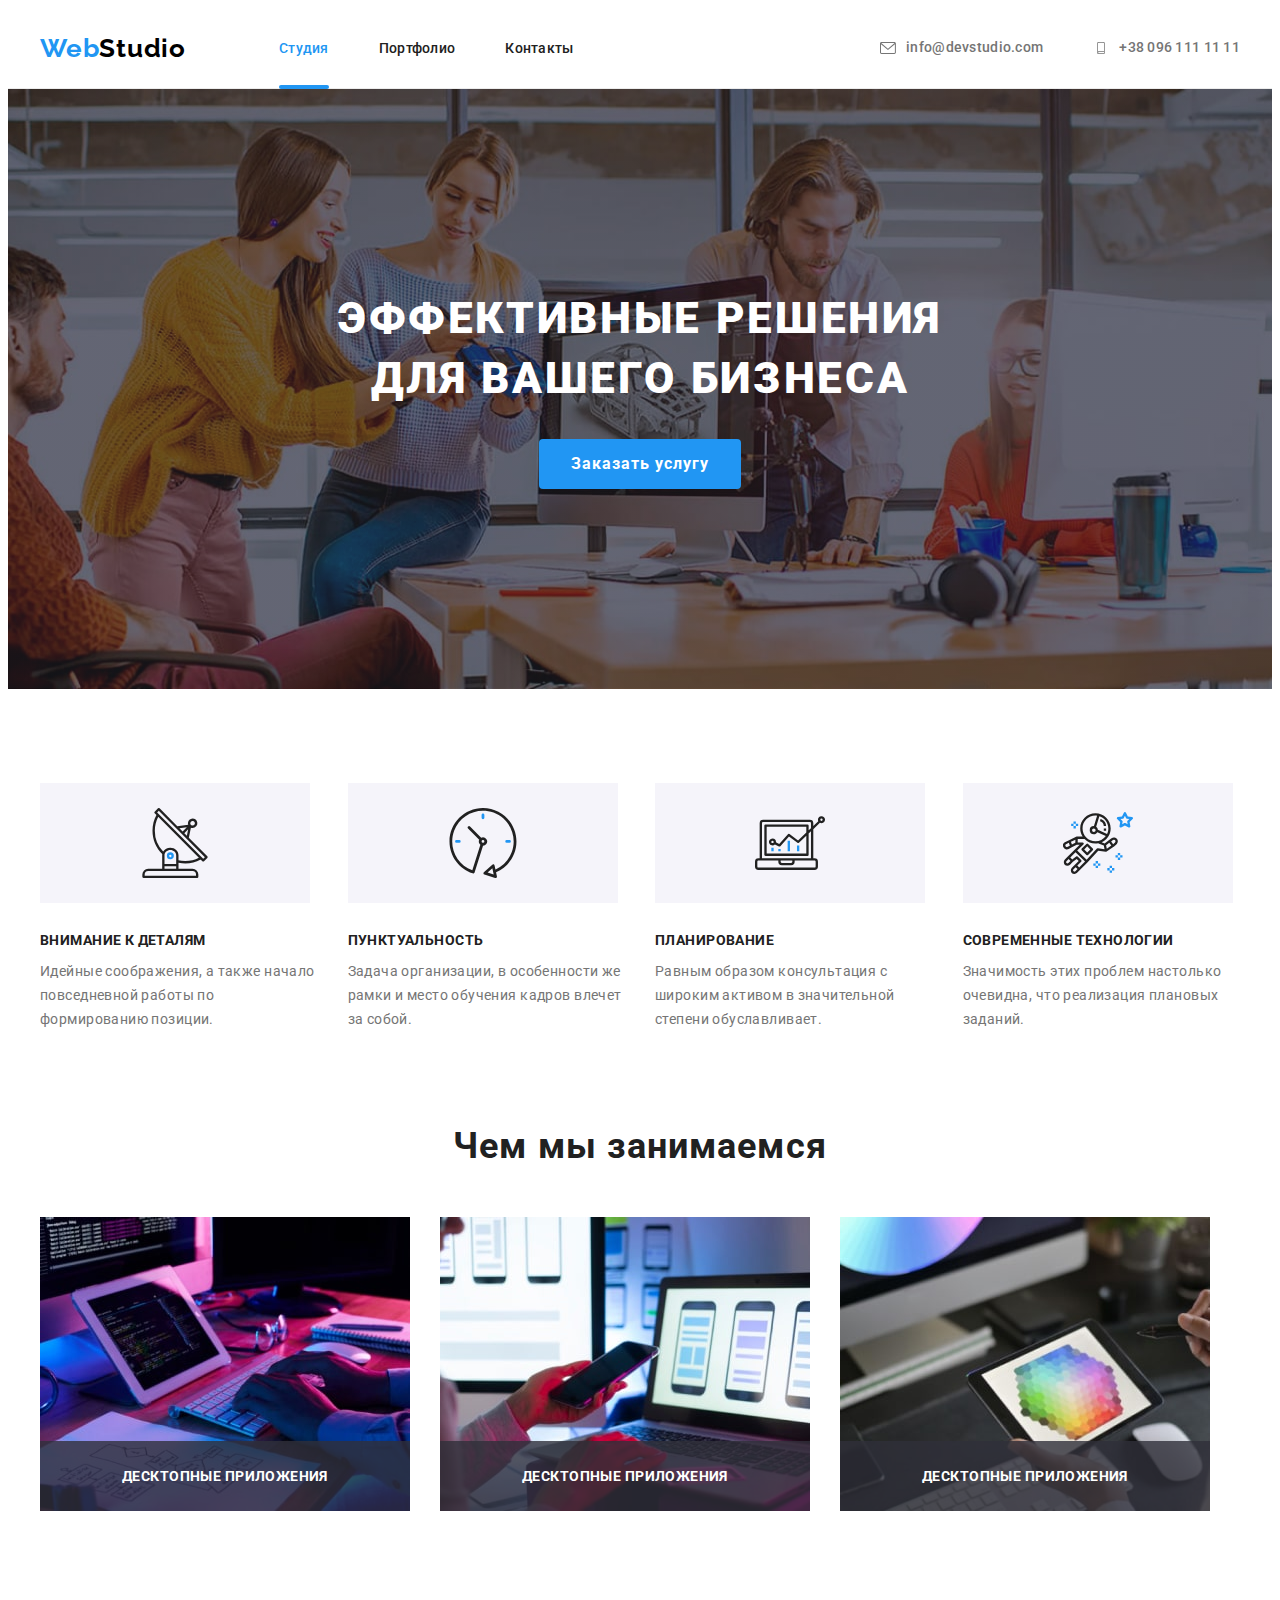
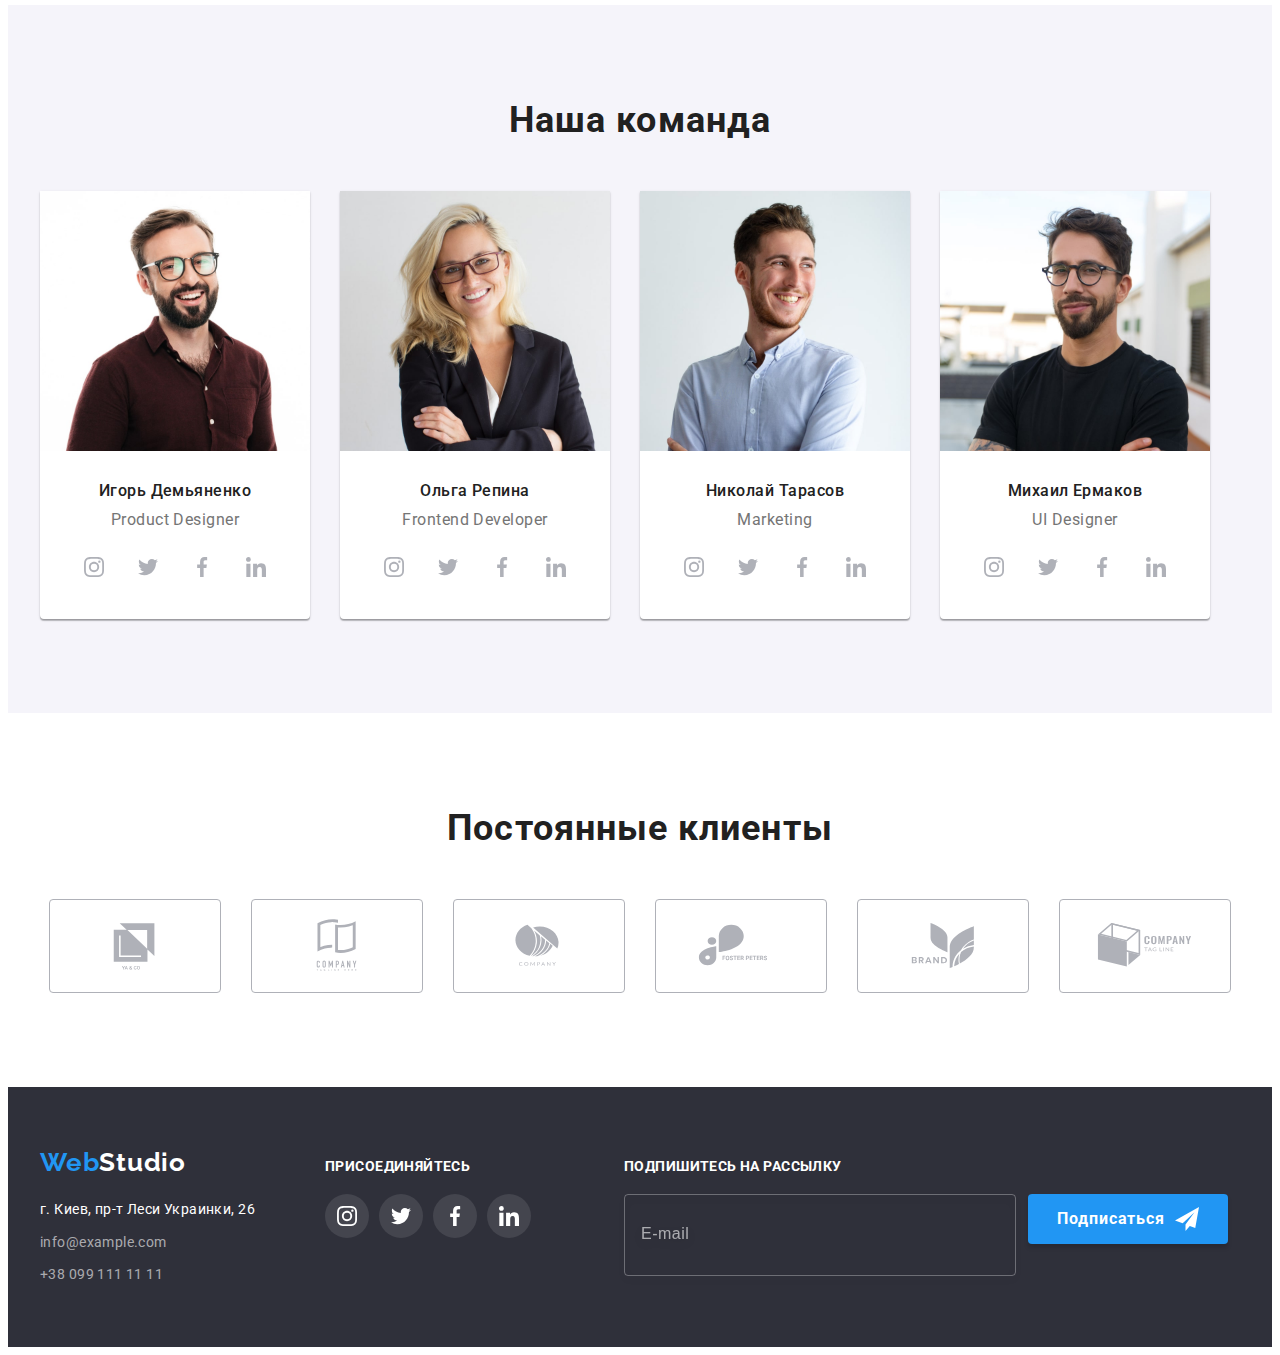
==== commit e435f48b: "Update index.html" ====
--- a/index.html
+++ b/index.html
@@ -41,7 +41,7 @@
             </li>
           </ul>
         </nav>
-        
+
         <ul class="header-contacts list">
           <li class="header-contacts__item">
             <a href="mailto:info@devstudio.com" class="header-contacts__link link">
@@ -163,7 +163,7 @@
           <h2 class="team__title">Наша команда</h2>
           <ul class="team-card list">
             <li class="team-card__item">
-              <img                 
+              <img
                 class="team-card__img"
                 src="./images/team-img-1-min.jpg"
                 alt="Игорь Демьяненко"
@@ -203,17 +203,18 @@
                 </li>
               </ul>
             </li>
+
             <li class="team-card__item">
               <img
                 class="team-card__img"
                 src="./images/team-img-2-min.jpg"
-                alt="Ольга Репина"
+                alt="Игорь Демьяненко"
                 width="270"
                 height="260"
               />
               <h3 class="team-card__title">Ольга Репина</h3>
               <p class="team-card__text">Frontend Developer</p>
-              <ul class="soc__list soc__list--team list">
+              <ul class="soc soc__list--team list">
                 <li class="soc__item">
                   <a href="" class="soc__link soc__link--team link">
                     <svg class="soc__icon soc__icon--team" width="20px" height="20px">
@@ -244,17 +245,18 @@
                 </li>
               </ul>
             </li>
+
             <li class="team-card__item">
               <img
                 class="team-card__img"
                 src="./images/team-img-3-min.jpg"
-                alt="Николай Тарасов"
+                alt="Игорь Демьяненко"
                 width="270"
                 height="260"
               />
               <h3 class="team-card__title">Николай Тарасов</h3>
               <p class="team-card__text">Marketing</p>
-              <ul class="soc__list soc__list--team list">
+              <ul class="soc soc__list--team list">
                 <li class="soc__item">
                   <a href="" class="soc__link soc__link--team link">
                     <svg class="soc__icon soc__icon--team" width="20px" height="20px">
@@ -285,17 +287,18 @@
                 </li>
               </ul>
             </li>
+
             <li class="team-card__item">
               <img
                 class="team-card__img"
                 src="./images/team-img-4-min.jpg"
-                alt="Михаил Ермаков"
+                alt="Игорь Демьяненко"
                 width="270"
                 height="260"
               />
               <h3 class="team-card__title">Михаил Ермаков</h3>
               <p class="team-card__text">UI Designer</p>
-              <ul class="soc__list soc__list--team list">
+              <ul class="soc soc__list--team list">
                 <li class="soc__item">
                   <a href="" class="soc__link soc__link--team link">
                     <svg class="soc__icon soc__icon--team" width="20px" height="20px">
@@ -399,14 +402,10 @@
                 >
               </li>
               <li class="address__item">
-                <a class="address__link link" href="mailto:info@example.com"
-                  >info@example.com</a
-                >
+                <a class="address__link link" href="mailto:info@example.com">info@example.com</a>
               </li>
               <li class="address__item">
-                <a class="address__link link" href="tel:+380991111111"
-                  >+38 099 111 11 11</a
-                >
+                <a class="address__link link" href="tel:+380991111111">+38 099 111 11 11</a>
               </li>
             </ul>
           </address>
@@ -483,7 +482,13 @@
           <div class="registration-form__field">
             <label for="user-name" class="registration-form__title">Имя</label>
             <div class="registration-form__wrap">
-              <input type="text" id="user-name" class="registration-form__input" name="user-name" required />
+              <input
+                type="text"
+                id="user-name"
+                class="registration-form__input"
+                name="user-name"
+                required
+              />
               <svg class="registration-form__icon" width="18px" height="18px">
                 <use href="./images/icons.svg#icon-person-modal"></use>
               </svg>
@@ -493,7 +498,13 @@
           <div class="registration-form__field">
             <label for="user-tel" class="registration-form__title">Телефон</label>
             <div class="registration-form__wrap">
-              <input id="user-tel" type="tel" class="registration-form__input" name="user-tel" required />
+              <input
+                id="user-tel"
+                type="tel"
+                class="registration-form__input"
+                name="user-tel"
+                required
+              />
               <svg class="registration-form__icon" width="18px" height="18px">
                 <use href="./images/icons.svg#icon-phone-modal"></use>
               </svg>
@@ -503,7 +514,12 @@
           <div class="registration-form__field">
             <label for="user-email" class="registration-form__title">Почта</label>
             <div class="registration-form__wrap">
-              <input id="user-email" type="email" class="registration-form__input" name="user-email" />
+              <input
+                id="user-email"
+                type="email"
+                class="registration-form__input"
+                name="user-email"
+              />
               <svg class="registration-form__icon" width="18px" height="18px">
                 <use href="./images/icons.svg#icon-email-modal"></use>
               </svg>
